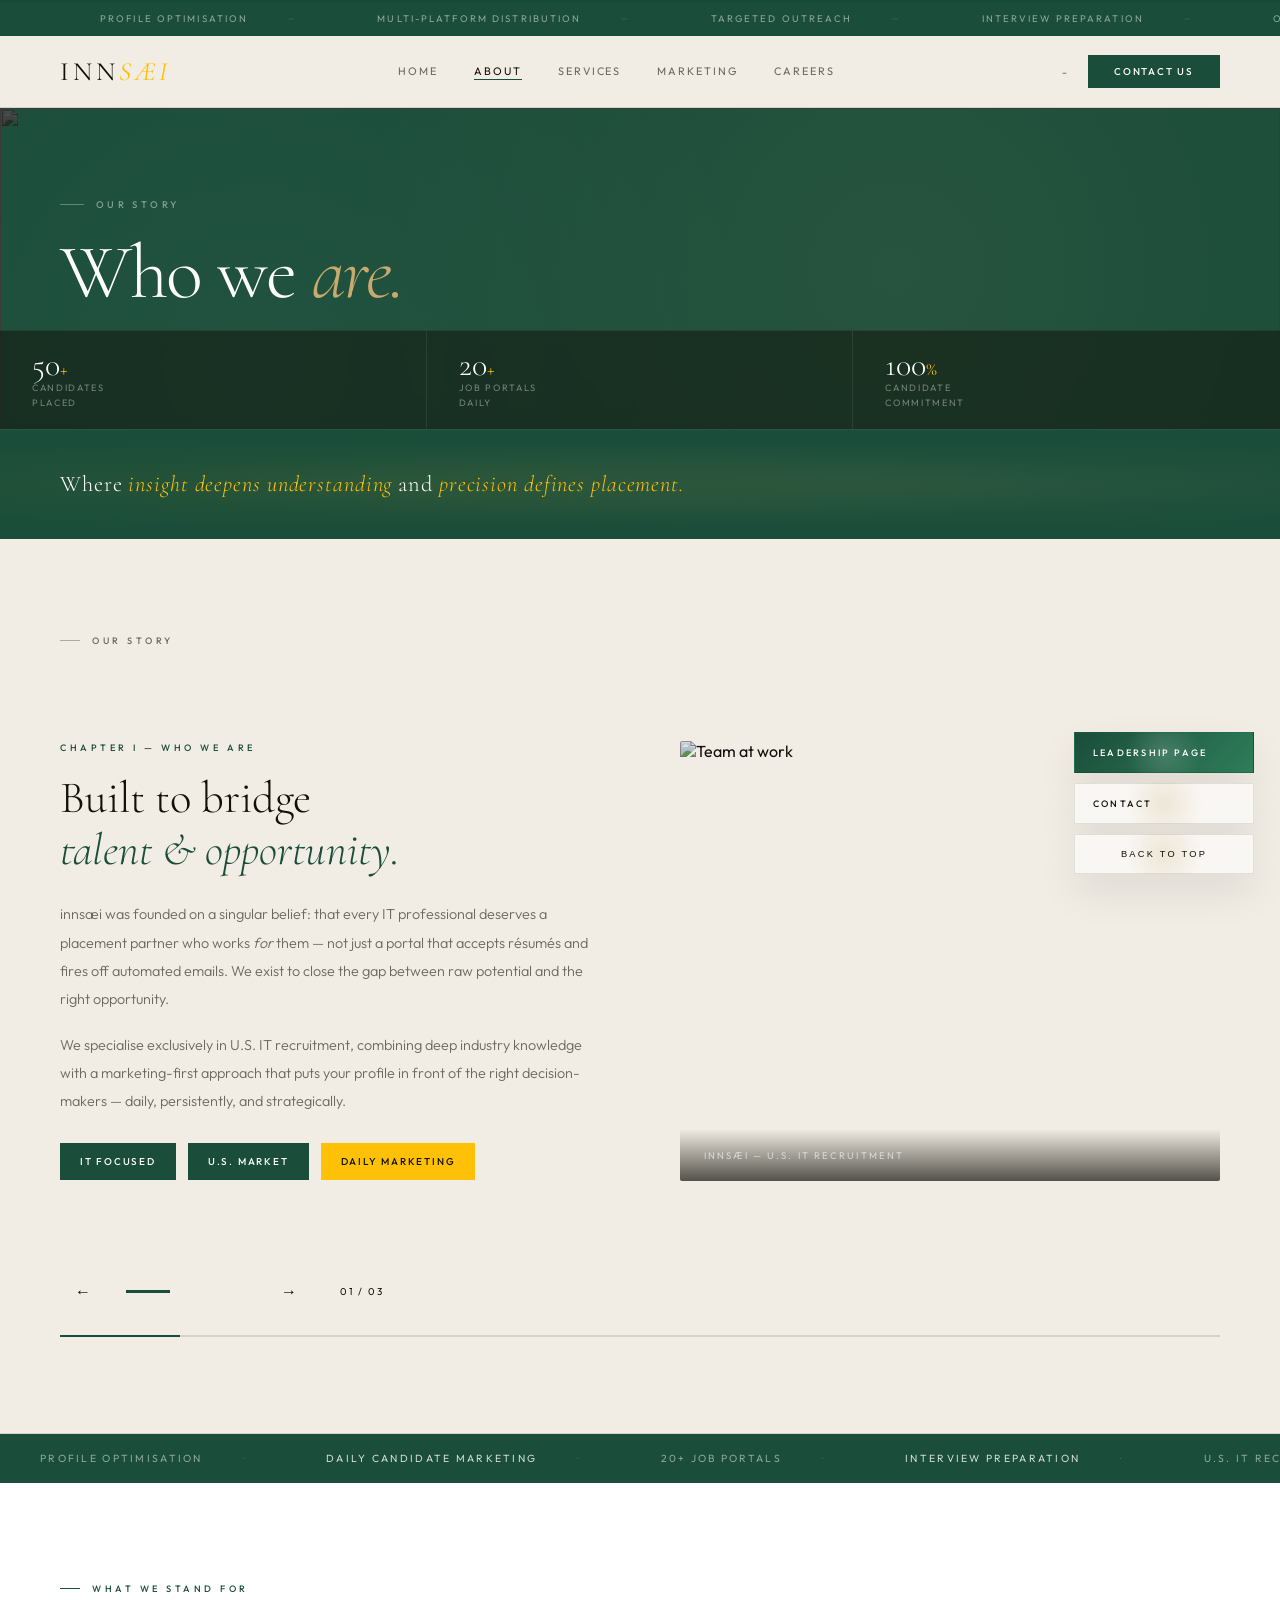
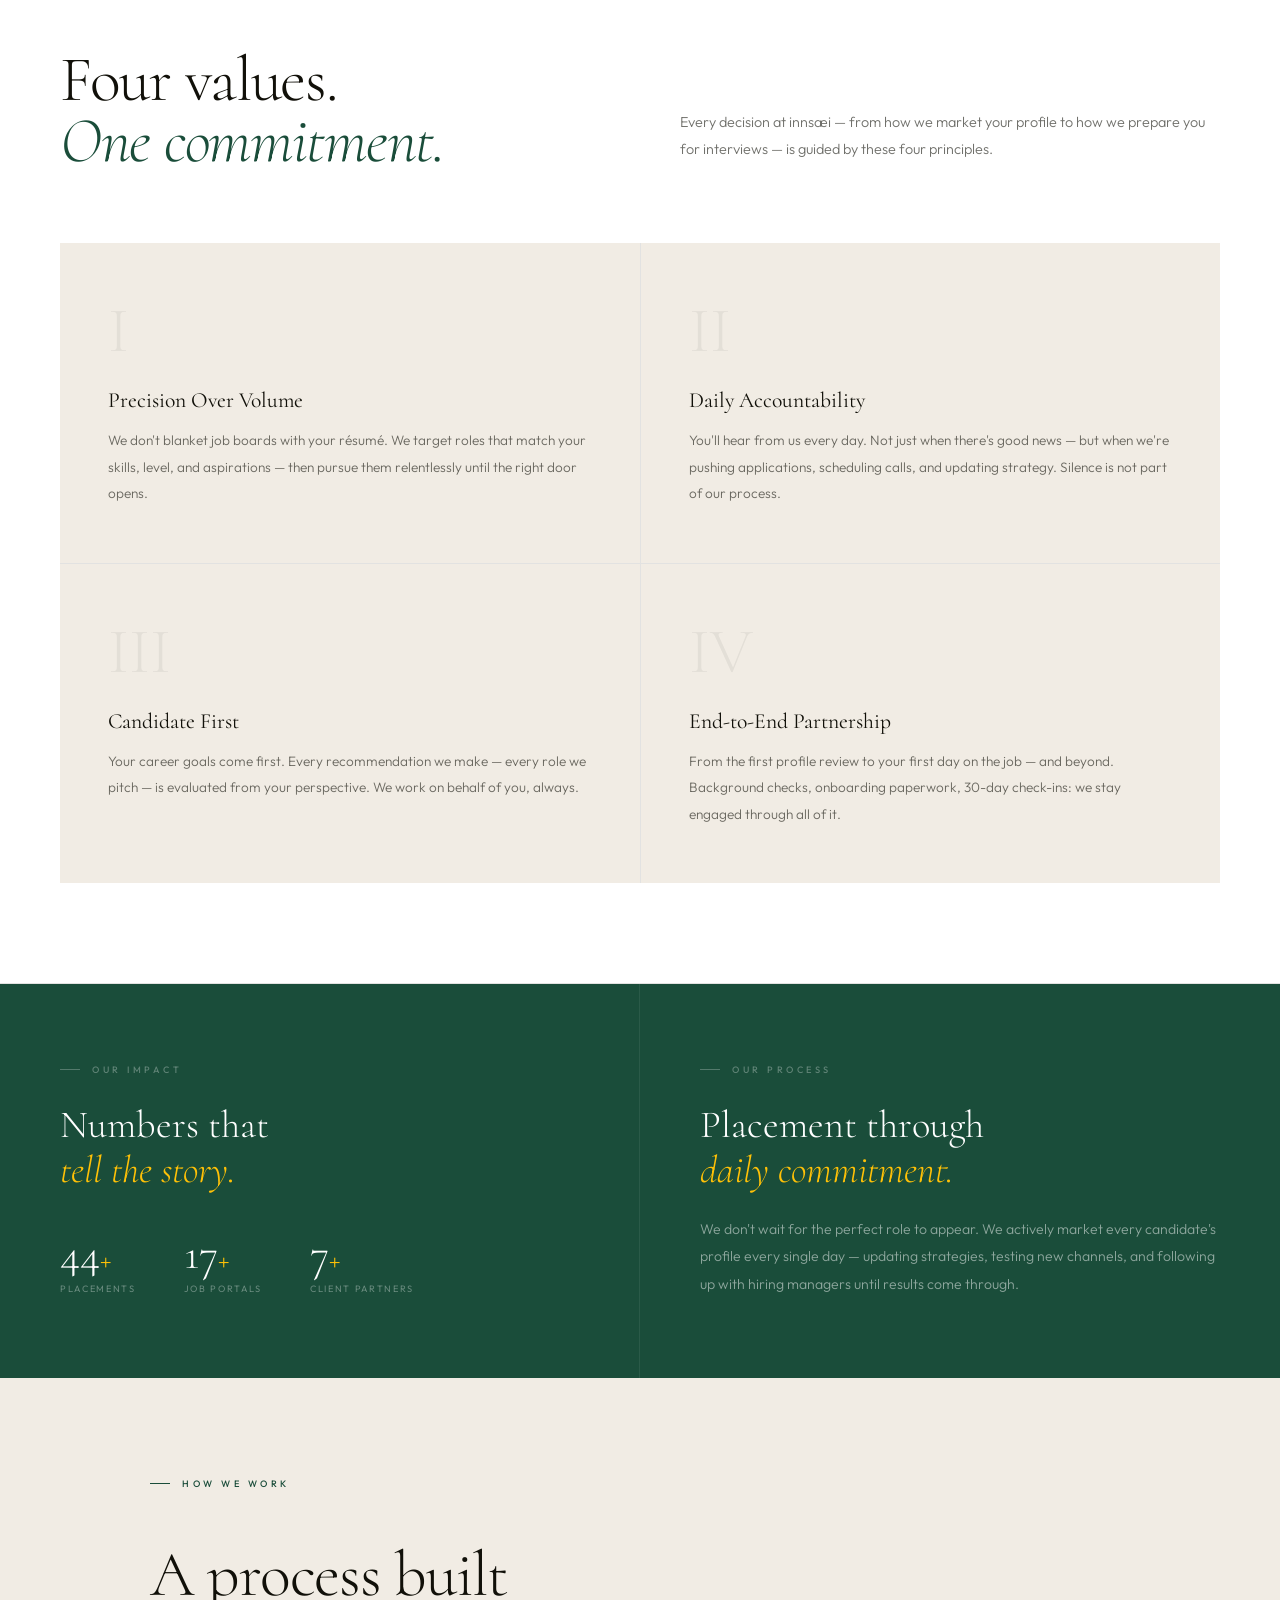
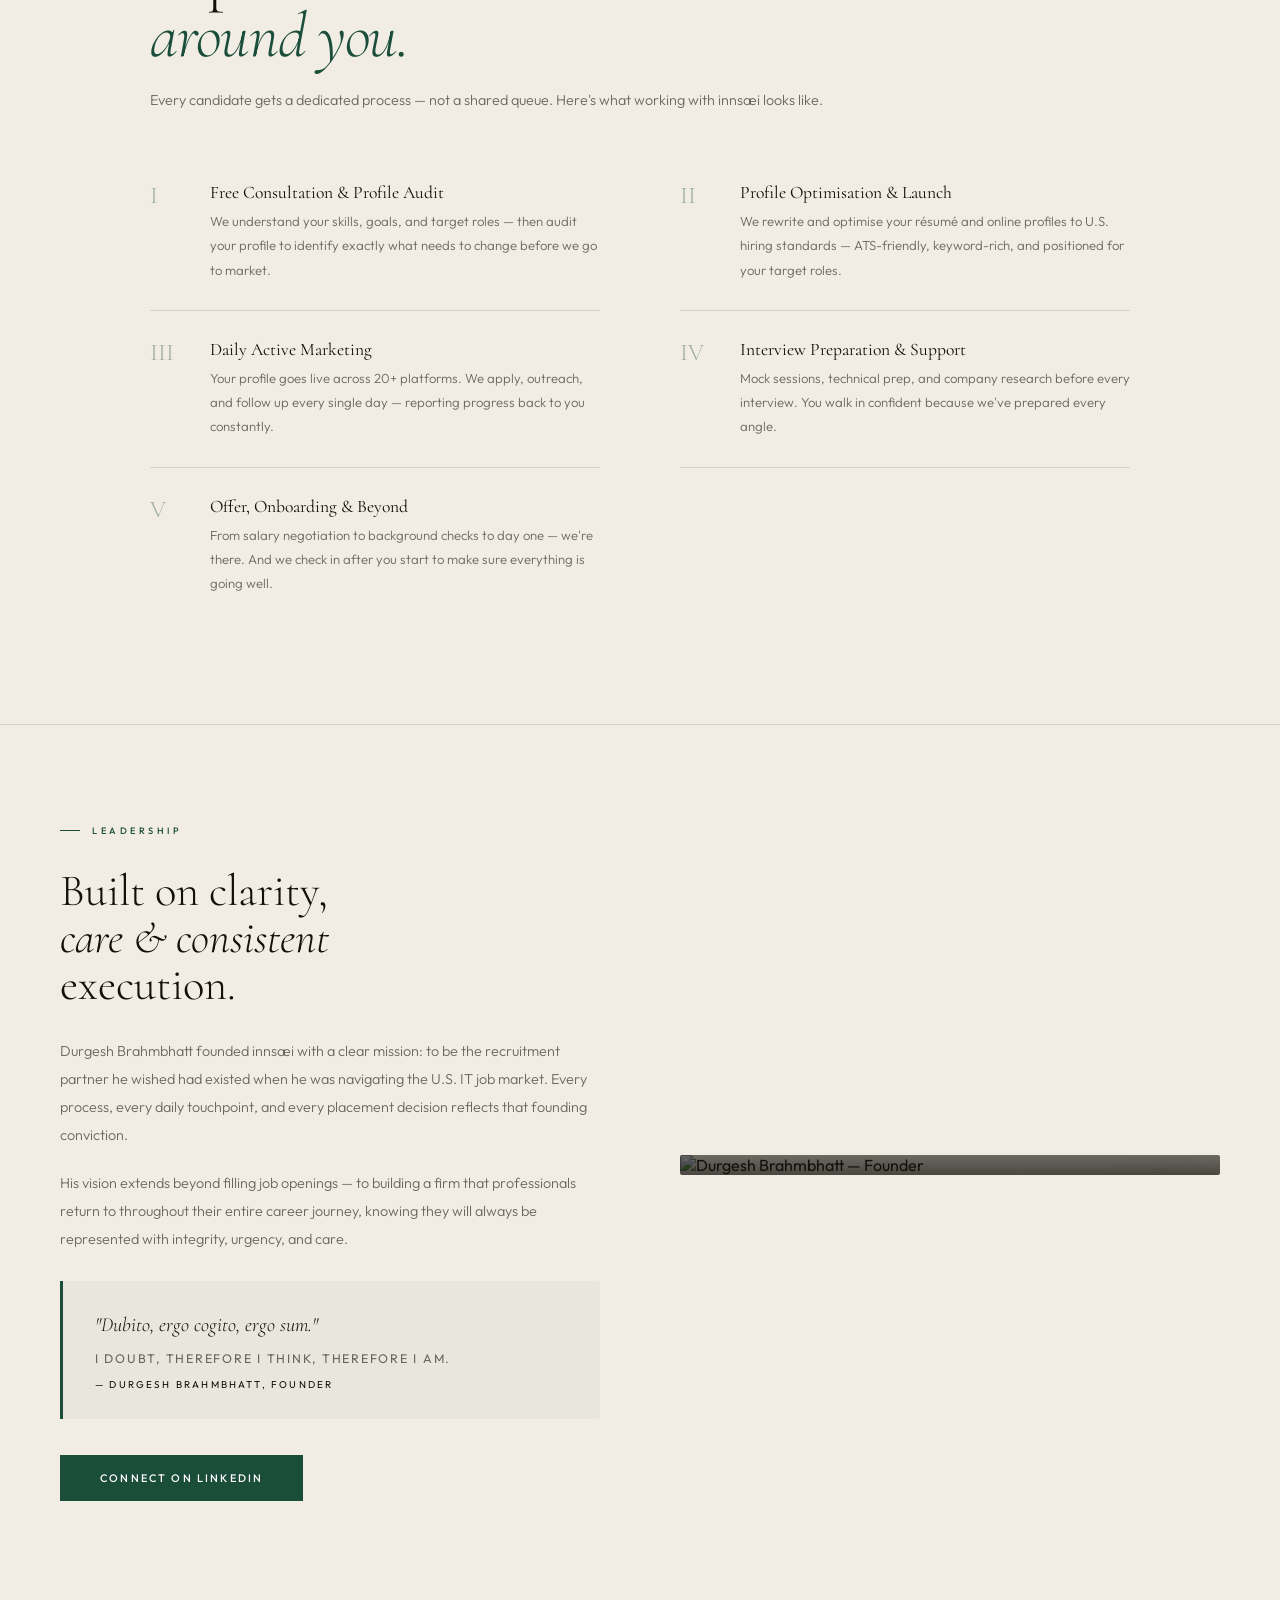
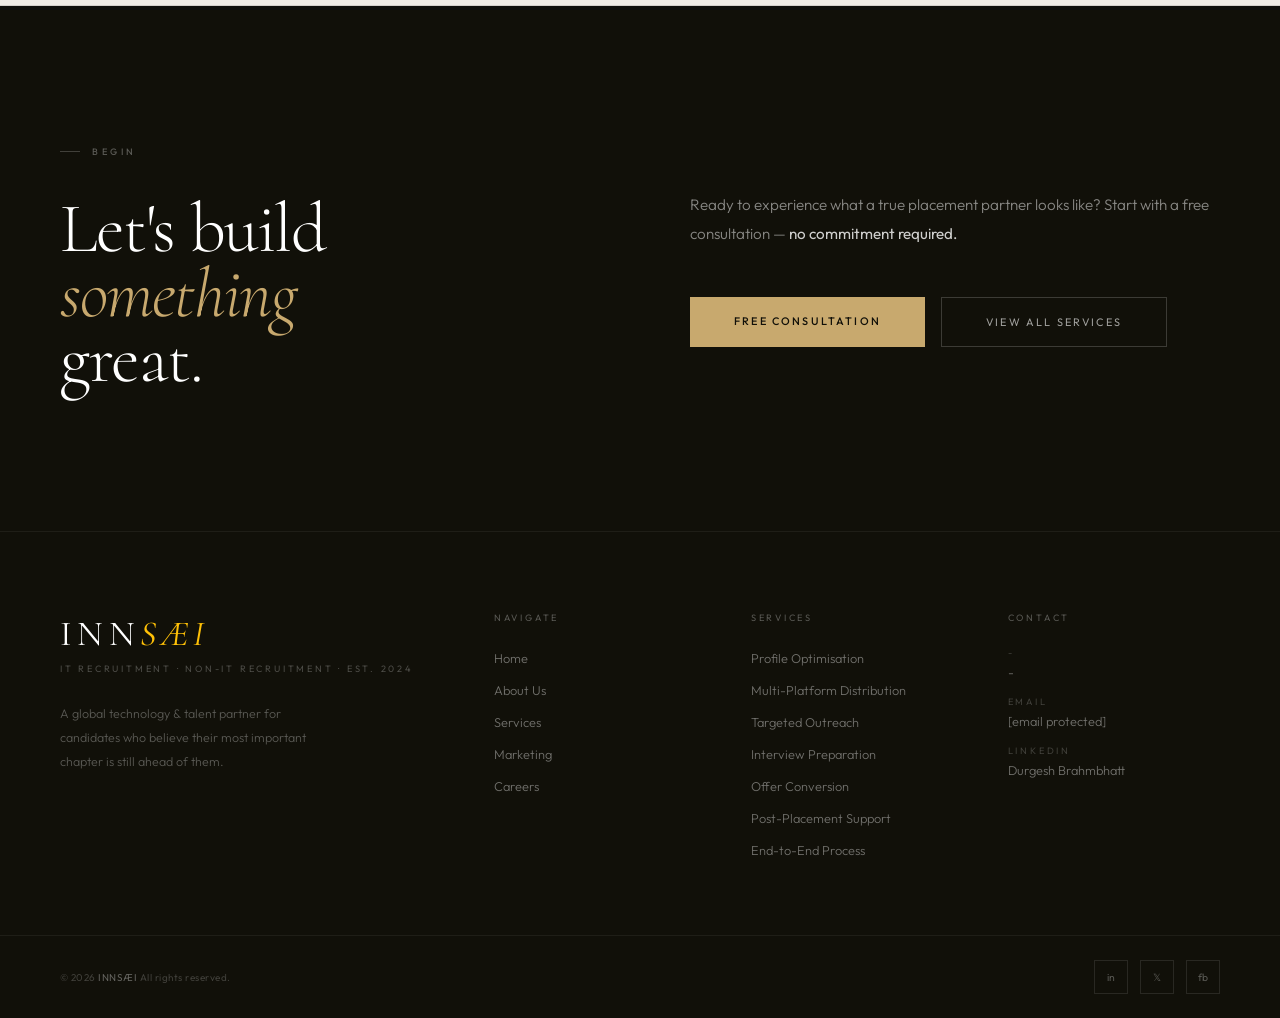
==== about.html @ 4353b09e "Add files via upload" ====
<!DOCTYPE html>
<html lang="en">
<head>
<meta charset="UTF-8">
<meta name="viewport" content="width=device-width, initial-scale=1.0">
<title>About Us — innsæi</title>
<link rel="preconnect" href="https://fonts.googleapis.com">
<link rel="preconnect" href="https://fonts.gstatic.com" crossorigin>
<link href="https://fonts.googleapis.com/css2?family=Cormorant:ital,wght@0,300;0,400;0,500;1,300;1,400;1,500&family=Outfit:wght@300;400;500&display=swap" rel="stylesheet">
<link rel="stylesheet" href="styles.css">
<style>
/* ── INNER HERO ──────────────────────────────────── */
.inner-hero { margin-top: 108px; }
.hero-ticker-row {
  position: absolute; bottom: 0; left: 0; right: 0; z-index: 2;
  display: grid; grid-template-columns: repeat(3,1fr);
  border-top: 1px solid rgba(255,255,255,.08);
  background: rgba(17,16,9,.5); backdrop-filter: blur(8px);
}
.hero-ticker-cell {
  padding: 18px 32px; border-right: 1px solid rgba(255,255,255,.08);
  display: flex; align-items: center; gap: 16px;
}
.hero-ticker-cell:last-child { border-right: 0; }
.htc-num { font-family: var(--serif); font-size: 2rem; font-weight: 300; color: #fff; line-height: 1; }
.htc-num em { font-style: normal; color: #FFC107; font-size: 1.2rem; }
.htc-label { font-size: .58rem; letter-spacing: .18em; text-transform: uppercase; color: rgba(255,255,255,.4); line-height: 1.6; }

/* ── TAGLINE BAND ────────────────────────────────── */
.tagline-band {
  background: var(--forest); padding: 36px 60px; text-align: center;
  position: relative; overflow: hidden;
}
.tagline-band::before {
  content: '';
  position: absolute; inset: 0;
  background: radial-gradient(ellipse at 30% 50%,rgba(255,193,7,.06) 0%,transparent 60%),
              radial-gradient(ellipse at 70% 50%,rgba(200,169,110,.08) 0%,transparent 60%);
  pointer-events: none;
}
.tagline-band p {
  font-family: var(--serif); font-size: 1.4rem; font-weight: 300;
  color: #fff; letter-spacing: .04em; line-height: 1.65; margin: 0;
  position: relative; z-index: 1;
}

/* ── FOUNDER SLIDER ──────────────────────────────── */
.founder-section { background: var(--cream); border-bottom: 1px solid var(--ink-12); padding: 96px 0; }
.founder-wrap { max-width: 1400px; margin: 0 auto; padding: 0 60px; }
.founder-label-row { display: flex; align-items: center; gap: 12px; margin-bottom: 56px; }
.founder-label-row span { font-size: .58rem; letter-spacing: .38em; text-transform: uppercase; color: var(--ink-60); font-weight: 500; }
.founder-slider { position: relative; overflow: hidden; }
.founder-track { display: flex; transition: transform .65s cubic-bezier(.4,0,.2,1); }
.founder-slide { min-width: 100%; display: grid; grid-template-columns: 1fr 1fr; gap: 80px; align-items: center; }
.slide-chapter { font-size: .58rem; letter-spacing: .38em; text-transform: uppercase; color: var(--forest); font-weight: 500; margin-bottom: 20px; }
.slide-h { font-family: var(--serif); font-size: clamp(2.2rem,3.5vw,3rem); font-weight: 300; line-height: 1.15; color: var(--ink); margin-bottom: 24px; }
.slide-h em { font-style: italic; color: var(--forest); }
.slide-p { font-size: .9rem; font-weight: 300; line-height: 1.95; color: var(--ink-60); margin-bottom: 18px; }
.slide-img-wrap { position: relative; overflow: hidden; height: 440px; border-radius: 2px; }
.slide-img-wrap img { width: 100%; height: 100%; object-fit: cover; display: block; filter: saturate(.72) brightness(.88); transition: transform 8s ease; }
.founder-slider:hover .slide-img-wrap img { transform: scale(1.05); }
.slide-img-caption { position: absolute; bottom: 0; left: 0; right: 0; padding: 20px 24px; background: linear-gradient(to top,rgba(17,16,9,.7) 0%,transparent 100%); font-size: .6rem; letter-spacing: .22em; text-transform: uppercase; color: rgba(255,255,255,.6); }
.slide-quote { background: var(--forest); padding: 28px 32px; border-left: 3px solid #FFC107; margin-top: 28px; }
.slide-quote p { font-family: var(--serif); font-size: 1.08rem; font-weight: 300; color: #fff; line-height: 1.75; margin: 0; font-style: italic; }
.slide-chips { display: flex; gap: 12px; flex-wrap: wrap; margin-top: 28px; }
.slide-chip { padding: 12px 20px; font-size: .62rem; letter-spacing: .18em; text-transform: uppercase; font-weight: 500; }
.slide-chip.dark { background: var(--forest); color: #fff; }
.slide-chip.gold { background: #FFC107; color: var(--ink); }
.founder-controls { display: flex; align-items: center; gap: 20px; margin-top: 48px; }
.f-arrow { width: 46px; height: 46px; border: 1px solid var(--ink-20); background: transparent; cursor: pointer; font-size: 1rem; display: flex; align-items: center; justify-content: center; color: var(--ink); transition: all .25s; }
.f-arrow:hover { background: var(--forest); color: #fff; border-color: var(--forest); }
.f-dots { display: flex; gap: 10px; }
.f-dot { height: 3px; background: var(--ink-20); cursor: pointer; transition: all .35s cubic-bezier(.4,0,.2,1); width: 28px; border: 0; padding: 0; }
.f-dot.active { background: var(--forest); width: 44px; }
.f-count { margin-left: 8px; font-size: .62rem; letter-spacing: .2em; text-transform: uppercase; color: var(--ink-40); }
.f-progress { height: 2px; background: var(--ink-12); margin-top: 20px; position: relative; overflow: hidden; }
.f-progress-bar { height: 100%; background: var(--forest); width: 0%; transition: width .1s linear; }

/* ── TEXT MARQUEE ────────────────────────────────── */
.text-marquee { background: var(--forest); padding: 18px 0; overflow: hidden; }
.text-marquee-track { display: flex; width: max-content; animation: txt-scroll 28s linear infinite; }
.text-marquee-track:hover { animation-play-state: paused; }
@keyframes txt-scroll { 0%{transform:translateX(0)} 100%{transform:translateX(-50%)} }
.tm-item { font-family: var(--body); font-size: .65rem; font-weight: 400; letter-spacing: .22em; text-transform: uppercase; color: rgba(255,255,255,.5); white-space: nowrap; padding: 0 40px; display: inline-flex; align-items: center; gap: 40px; }
.tm-item em { font-style: normal; color: rgba(255,255,255,.8); }
.tm-sep { color: rgba(255,255,255,.2); font-size: .6rem; }

/* ── VALUES GRID ─────────────────────────────────── */
.values-section { background: #fff; border-bottom: 1px solid var(--ink-12); }
.values-inner { max-width: 1400px; margin: 0 auto; padding: 100px 60px; }
.values-header { display: grid; grid-template-columns: 1fr 1fr; gap: 80px; align-items: end; margin-bottom: 72px; }
.values-grid { display: grid; grid-template-columns: repeat(2,1fr); gap: 1px; background: var(--ink-12); }
.val-card { background: var(--cream); padding: 56px 48px; position: relative; overflow: hidden; transition: background .4s; cursor: default; }
.val-card::after { content: ''; position: absolute; bottom: 0; left: 0; right: 0; height: 3px; background: var(--forest); transform: scaleX(0); transform-origin: left; transition: transform .45s ease; }
.val-card:hover { background: var(--paper); }
.val-card:hover::after { transform: scaleX(1); }
.val-card-num { font-family: var(--serif); font-size: 4rem; font-weight: 300; color: var(--ink-06); line-height: 1; margin-bottom: 24px; transition: color .4s; }
.val-card:hover .val-card-num { color: rgba(26,77,58,.12); }
.val-card-title { font-family: var(--serif); font-size: 1.35rem; font-weight: 400; color: var(--ink); margin-bottom: 14px; transition: color .3s; }
.val-card:hover .val-card-title { color: var(--forest); }
.val-card-body { font-size: .85rem; font-weight: 300; line-height: 1.95; color: var(--ink-60); }

/* ── STORY STRIP ─────────────────────────────────── */
.story-strip { background: var(--forest); overflow: hidden; }
.story-strip-inner { max-width: 1400px; margin: 0 auto; display: grid; grid-template-columns: 1fr 1fr; }
.story-panel { padding: 80px 60px; border-right: 1px solid rgba(255,255,255,.07); }
.story-panel:last-child { border-right: 0; }
.story-panel-label { font-size: .58rem; letter-spacing: .38em; text-transform: uppercase; color: rgba(255,255,255,.3); font-weight: 500; margin-bottom: 28px; display: flex; align-items: center; gap: 12px; }
.story-panel-label::before { content: ''; width: 20px; height: 1px; background: rgba(255,255,255,.25); }
.story-panel h3 { font-family: var(--serif); font-size: clamp(1.8rem,3vw,2.8rem); font-weight: 300; color: #fff; line-height: 1.15; margin-bottom: 24px; }
.story-panel h3 em { font-style: italic; color: #FFC107; }
.story-panel p { font-size: .88rem; font-weight: 300; line-height: 1.95; color: rgba(255,255,255,.5); }
.story-num-row { display: flex; gap: 48px; margin-top: 40px; flex-wrap: wrap; }
.s-num-val { font-family: var(--serif); font-size: 2.8rem; font-weight: 300; color: #fff; line-height: 1; }
.s-num-val em { font-style: normal; color: #FFC107; font-size: 1.8rem; }
.s-num-lbl { font-size: .58rem; letter-spacing: .18em; text-transform: uppercase; color: rgba(255,255,255,.35); margin-top: 6px; }

/* ── APPROACH ────────────────────────────────────── */
.approach-full { background: var(--cream); border-bottom: 1px solid var(--ink-12); }
.approach-content-full { max-width: 1100px; margin: 0 auto; padding: 100px 60px; }
.approach-steps { margin-top: 40px; display: grid; grid-template-columns: 1fr 1fr; gap: 0 80px; }
.approach-step { display: flex; gap: 24px; align-items: flex-start; padding: 28px 0; border-bottom: 1px solid var(--ink-12); }
.approach-step:last-child { border-bottom: 0; }
.approach-step-num { font-family: var(--serif); font-size: 1.5rem; font-weight: 300; color: var(--forest); opacity: .4; flex-shrink: 0; line-height: 1; width: 36px; padding-top: 2px; }
.approach-step-title { font-family: var(--serif); font-size: 1.1rem; font-weight: 400; color: var(--ink); margin-bottom: 6px; }
.approach-step-body { font-size: .82rem; font-weight: 300; line-height: 1.85; color: var(--ink-60); }

/* ── FOUNDER CARD ────────────────────────────────── */
.founder-card-section { background: var(--cream); border-bottom: 1px solid var(--ink-12); }
.founder-card-inner { max-width: 1400px; margin: 0 auto; padding: 100px 60px; display: grid; grid-template-columns: 1fr 1fr; gap: 80px; align-items: center; }
.founder-badge { position: absolute; top: 24px; right: 24px; width: 76px; height: 76px; background: var(--forest); display: flex; align-items: center; justify-content: center; border-radius: 50%; box-shadow: 0 8px 32px rgba(26,77,58,.35); z-index: 2; }
.founder-badge-text { font-family: var(--serif); font-size: .72rem; color: #fff; letter-spacing: .06em; text-align: center; line-height: 1.5; font-weight: 400; font-style: normal; }
.founder-badge-text em { font-style: italic; color: #FFC107; }

/* ── FOUNDER PHILOSOPHY QUOTE ────────────────────── */
.founder-philosophy {
  margin: 28px 0 36px;
  padding: 28px 32px;
  border-left: 3px solid var(--forest);
  background: rgba(26,77,58,.04);
  border-radius: 0 2px 2px 0;
}
.founder-philosophy .fp-latin {
  font-family: var(--serif);
  font-size: 1.25rem;
  font-weight: 300;
  font-style: italic;
  color: var(--ink);
  line-height: 1.6;
  margin: 0 0 10px;
}
.founder-philosophy .fp-translation {
  font-size: .78rem;
  font-weight: 400;
  letter-spacing: .14em;
  text-transform: uppercase;
  color: var(--ink-60);
  margin: 0;
}
.founder-philosophy .fp-author {
  font-size: .62rem;
  font-weight: 400;
  letter-spacing: .22em;
  text-transform: uppercase;
  color: var(--ink-40);
  margin: 12px 0 0;
}

/* ── RESPONSIVE ──────────────────────────────────── */
@media (max-width: 1000px) {
  .founder-slide { grid-template-columns: 1fr; gap: 40px; }
  .values-header { grid-template-columns: 1fr; gap: 24px; }
  .story-strip-inner { grid-template-columns: 1fr; }
  .story-panel { border-right: 0; border-bottom: 1px solid rgba(255,255,255,.07); }
  .approach-steps { grid-template-columns: 1fr; }
  .founder-card-inner { grid-template-columns: 1fr; }
  .hero-ticker-row { grid-template-columns: 1fr 1fr; }
  .hero-ticker-cell:last-child { display: none; }
  .tagline-band { padding: 28px 24px; }
  .tagline-band p { font-size: 1.1rem; }
  .founder-wrap { padding: 0 24px; }
  .approach-content-full { padding: 60px 24px; }
  .founder-card-inner { padding: 60px 24px; }
  .values-inner { padding: 60px 24px; }
  .story-panel { padding: 56px 24px; }
}
@media (max-width: 768px) {
  .inner-hero { margin-top: 88px; }
  .hero-ticker-row { grid-template-columns: 1fr; }
  .hero-ticker-cell { border-right: 0; border-bottom: 1px solid rgba(255,255,255,.08); }
  .hero-ticker-cell:last-child { display: flex; border-bottom: 0; }
  .slide-img-wrap { height: 280px; }
  .founder-section { padding: 60px 0; }
  .values-grid { grid-template-columns: 1fr; }
}
@media (max-width: 640px) {
  .values-grid { grid-template-columns: 1fr; }
  .story-num-row { gap: 28px; }
  .approach-steps { grid-template-columns: 1fr; }
  .val-card { padding: 40px 28px; }
  .founder-philosophy .fp-latin { font-size: 1.05rem; }
}
@media (max-width: 480px) {
  /* Give the hero enough room so the absolutely-positioned ticker
     doesn't overlap the heading — ticker is ~3 rows × ~56px ≈ 170px */
  .inner-hero { overflow: hidden; max-width: 100vw; padding-bottom: 185px; box-sizing: border-box; }
  /* Ticker stays position:absolute but cells shrink for narrow screens */
  .hero-ticker-row { grid-template-columns: 1fr; }
  .hero-ticker-cell { padding: 10px 18px; border-right: 0; border-bottom: 1px solid rgba(255,255,255,.08); }
  .hero-ticker-cell:last-child { display: flex; border-bottom: 0; }
  .htc-num { font-size: 1.55rem; }
  .htc-label { font-size: .5rem; letter-spacing: .1em; }
  /* Prevent heading from bleeding off-screen */
  .inner-hero-overlay { padding-left: 20px; padding-right: 20px; box-sizing: border-box; max-width: 100%; }
  .inner-hero-h { word-break: break-word; overflow-wrap: break-word; font-size: clamp(1.9rem, 9vw, 3rem) !important; }
}

/* ── FOOTER Z-INDEX FIX ──────────────────────────── */
footer { position: relative; z-index: 1; }
</style>
</head>
<body>

<div id="preloader">
  <div class="pre-logo">INN<em>SÆI</em></div>
</div>

<!-- RIBBON -->
<div id="ribbon">
  <div class="ribbon-ticker">
    <span class="ribbon-item">Profile Optimisation</span>
    <span class="ribbon-item">Multi-Platform Distribution</span>
    <span class="ribbon-item">Targeted Outreach</span>
    <span class="ribbon-item">Interview Preparation</span>
    <span class="ribbon-item">Offer Conversion</span>
    <span class="ribbon-item">Post-Placement Support</span>
    <span class="ribbon-item">Profile Optimisation</span>
    <span class="ribbon-item">Multi-Platform Distribution</span>
    <span class="ribbon-item">Targeted Outreach</span>
    <span class="ribbon-item">Interview Preparation</span>
    <span class="ribbon-item">Post-Placement Support</span>
  </div>
  <div class="ribbon-right">Continuous Process — <span>Outcome Driven</span></div>
</div>

<!-- NAV -->
<nav id="nav">
  <a href="index.html" class="nav-logo">INN<em>SÆI</em></a>
  <div class="nav-center">
    <a href="index.html">Home</a>
    <a href="about.html" class="active">About</a>
    <a href="services.html">Services</a>
    <a href="marketing.html">Marketing</a>
    <a href="careers.html">Careers</a>
  </div>
  <div class="nav-right">
    <span class="nav-tel">-</span>
    <a href="contact.html" class="btn-nav">Contact Us</a>
    <button class="hamburger" id="hamburger" aria-label="Toggle navigation" aria-expanded="false">
      <span></span><span></span><span></span>
    </button>
  </div>
</nav>
<!-- MOBILE MENU -->
<div class="mobile-menu" id="mobileMenu" aria-hidden="true">
  <a href="index.html">Home</a>
  <a href="about.html" class="active">About</a>
  <a href="services.html">Services</a>
  <a href="marketing.html">Marketing</a>
  <a href="careers.html">Careers</a>
  <a href="contact.html" class="mobile-menu-cta">Contact Us</a>
</div>
<div class="mobile-overlay" id="mobileOverlay"></div>

<!-- INNER HERO -->
<div class="inner-hero" id="aboutHero" style="position:relative;overflow:hidden;">
  <img src="https://images.unsplash.com/photo-1521737604893-d14cc237f11d?w=1600&q=70&fit=crop&auto=format"
    alt="" aria-hidden="true" loading="eager"
    style="position:absolute;inset:0;width:100%;height:100%;object-fit:cover;display:block;filter:saturate(.4) brightness(.3);z-index:0;"
  />
  <div class="inner-hero-overlay" style="position:relative;z-index:1;">
    <div class="inner-hero-tag">Our Story</div>
    <h1 class="inner-hero-h">Who we <em>are.</em></h1>
  </div>
  <br><br>
  <div class="hero-ticker-row">
    <div class="hero-ticker-cell">
      <div>
        <div class="htc-num"><span class="counter" data-to="50">0</span><em>+</em></div>
        <div class="htc-label">Candidates<br>Placed</div>
      </div>
    </div>
    <div class="hero-ticker-cell">
      <div>
        <div class="htc-num"><span class="counter" data-to="20">0</span><em>+</em></div>
        <div class="htc-label">Job Portals<br>Daily</div>
      </div>
    </div>
    <div class="hero-ticker-cell">
      <div>
        <div class="htc-num"><span class="counter" data-to="100">0</span><em>%</em></div>
        <div class="htc-label">Candidate<br>Commitment</div>
      </div>
    </div>
  </div>
</div>

<!-- TAGLINE -->
<div class="tagline-band r">
  <p>Where <em style="color:#FFC107;">insight deepens understanding</em> and <em style="color:#FFC107;">precision defines placement.</em></p>
</div>

<!-- FOUNDER SLIDER -->
<section class="founder-section">
  <div class="founder-wrap">
    <div class="founder-label-row">
      <div style="width:20px;height:1px;background:var(--ink-30);flex-shrink:0;"></div>
      <span>Our Story</span>
    </div>

    <div class="founder-slider" id="founderSlider">
      <div class="founder-track" id="founderTrack">

        <!-- SLIDE 1 -->
        <div class="founder-slide">
          <div>
            <div class="slide-chapter">Chapter I — Who We Are</div>
            <h2 class="slide-h">Built to bridge<br><em>talent &amp; opportunity.</em></h2>
            <p class="slide-p">innsæi was founded on a singular belief: that every IT professional deserves a placement partner who works <em>for</em> them — not just a portal that accepts résumés and fires off automated emails. We exist to close the gap between raw potential and the right opportunity.</p>
            <p class="slide-p">We specialise exclusively in U.S. IT recruitment, combining deep industry knowledge with a marketing-first approach that puts your profile in front of the right decision-makers — daily, persistently, and strategically.</p>
            <div class="slide-chips">
              <div class="slide-chip dark">IT Focused</div>
              <div class="slide-chip dark">U.S. Market</div>
              <div class="slide-chip gold">Daily Marketing</div>
            </div>
          </div>
          <div class="slide-img-wrap">
            <img src="https://images.unsplash.com/photo-1497366216548-37526070297c?w=800&q=85&fit=crop&auto=format" alt="Team at work" loading="lazy">
            <div class="slide-img-caption">innsæi — U.S. IT Recruitment</div>
          </div>
        </div>

        <!-- SLIDE 2 -->
        <div class="founder-slide">
          <div class="slide-img-wrap">
            <img src="https://images.unsplash.com/photo-1504384308090-c894fdcc538d?w=800&q=85&fit=crop&auto=format" alt="Team collaboration" loading="lazy">
            <div class="slide-img-caption">Our Team — Daily Commitment</div>
          </div>
          <div>
            <div class="slide-chapter">Chapter II — Our Promise</div>
            <h2 class="slide-h">Connected every<br><em>single day.</em></h2>
            <p class="slide-p">Unlike traditional recruiters who submit your profile and disappear, innsæi stays connected with every candidate on a daily basis throughout the entire marketing and placement process. We work actively on your behalf — not just when a new job opens.</p>
            <p class="slide-p">Our marketing team pushes your profile across 20+ platforms every single day — LinkedIn, Dice, Indeed, ZipRecruiter, and more — while keeping you informed at every step.</p>
            <div class="slide-quote">
              <p>"We will be connected to the candidates on a daily basis throughout the marketing process and work on behalf of them — every single step of the way."</p>
            </div>
          </div>
        </div>

        <!-- SLIDE 3 -->
        <div class="founder-slide">
          <div>
            <div class="slide-chapter">Chapter III — The innsæi Standard</div>
            <h2 class="slide-h">Built different,<br><em>by design.</em></h2>
            <p class="slide-p">Most recruitment firms send your résumé once and wait. innsæi was architected around a fundamentally different model — one where your profile is treated as a living asset, actively marketed, continuously optimised, and relentlessly pushed across every relevant channel, every single day.</p>
            <p class="slide-p">From ATS-optimised resume rewrites to direct outreach to hiring managers at target companies — every action we take is purposeful, documented, and reported back to you. Transparency isn't a feature here. It's the foundation.</p>
            <div class="slide-chips">
              <div class="slide-chip dark">ATS-Optimised Profiles</div>
              <div class="slide-chip dark">Daily Reporting</div>
              <div class="slide-chip gold">Zero Passive Recruitment</div>
            </div>
          </div>
          <div class="slide-img-wrap">
            <img src="https://images.unsplash.com/photo-1551434678-e076c223a692?w=900&q=90&fit=crop&auto=format" alt="innsæi — Strategy in motion" loading="lazy">
            <div class="slide-img-caption">innsæi — Active Placement Strategy</div>
          </div>
        </div>

      </div>
    </div>

    <div class="founder-controls">
      <button class="f-arrow" onclick="founderGo(-1)">←</button>
      <div class="f-dots" id="founderDots">
        <button class="f-dot active" data-i="0" onclick="founderTo(0)"></button>
        <button class="f-dot" data-i="1" onclick="founderTo(1)"></button>
        <button class="f-dot" data-i="2" onclick="founderTo(2)"></button>
      </div>
      <button class="f-arrow" onclick="founderGo(1)">→</button>
      <span class="f-count" id="founderCount">01 / 03</span>
    </div>
    <div class="f-progress"><div class="f-progress-bar" id="founderProgress"></div></div>
  </div>
</section>

<!-- SCROLLING TEXT MARQUEE -->
<div class="text-marquee">
  <div class="text-marquee-track">
    <span class="tm-item">Profile Optimisation <span class="tm-sep">·</span></span>
    <span class="tm-item"><em>Daily Candidate Marketing</em> <span class="tm-sep">·</span></span>
    <span class="tm-item">20+ Job Portals <span class="tm-sep">·</span></span>
    <span class="tm-item"><em>Interview Preparation</em> <span class="tm-sep">·</span></span>
    <span class="tm-item">U.S. IT Recruitment <span class="tm-sep">·</span></span>
    <span class="tm-item"><em>Awaken Potential</em> <span class="tm-sep">·</span></span>
    <span class="tm-item">Align Career <span class="tm-sep">·</span></span>
    <span class="tm-item"><em>Precision Placement</em> <span class="tm-sep">·</span></span>
    <span class="tm-item">Profile Optimisation <span class="tm-sep">·</span></span>
    <span class="tm-item"><em>Daily Candidate Marketing</em> <span class="tm-sep">·</span></span>
    <span class="tm-item">20+ Job Portals <span class="tm-sep">·</span></span>
    <span class="tm-item"><em>Interview Preparation</em> <span class="tm-sep">·</span></span>
    <span class="tm-item">U.S. IT Recruitment <span class="tm-sep">·</span></span>
    <span class="tm-item"><em>Awaken Potential</em> <span class="tm-sep">·</span></span>
    <span class="tm-item">Align Career <span class="tm-sep">·</span></span>
    <span class="tm-item"><em>Precision Placement</em> <span class="tm-sep">·</span></span>
  </div>
</div>

<!-- VALUES GRID -->
<section class="values-section">
  <div class="values-inner">
    <div class="values-header">
      <div class="rl">
        <div class="sec-label">What We Stand For</div>
        <h2 class="sec-title">Four values.<br><em>One commitment.</em></h2>
      </div>
      <p class="rr" style="font-size:.9rem;font-weight:300;line-height:1.9;color:var(--ink-60);padding-bottom:8px;">Every decision at innsæi — from how we market your profile to how we prepare you for interviews — is guided by these four principles.</p>
    </div>
    <div class="values-grid r d1">
      <div class="val-card">
        <div class="val-card-num">I</div>
        <div class="val-card-title">Precision Over Volume</div>
        <p class="val-card-body">We don't blanket job boards with your résumé. We target roles that match your skills, level, and aspirations — then pursue them relentlessly until the right door opens.</p>
      </div>
      <div class="val-card">
        <div class="val-card-num">II</div>
        <div class="val-card-title">Daily Accountability</div>
        <p class="val-card-body">You'll hear from us every day. Not just when there's good news — but when we're pushing applications, scheduling calls, and updating strategy. Silence is not part of our process.</p>
      </div>
      <div class="val-card">
        <div class="val-card-num">III</div>
        <div class="val-card-title">Candidate First</div>
        <p class="val-card-body">Your career goals come first. Every recommendation we make — every role we pitch — is evaluated from your perspective. We work on behalf of you, always.</p>
      </div>
      <div class="val-card">
        <div class="val-card-num">IV</div>
        <div class="val-card-title">End-to-End Partnership</div>
        <p class="val-card-body">From the first profile review to your first day on the job — and beyond. Background checks, onboarding paperwork, 30-day check-ins: we stay engaged through all of it.</p>
      </div>
    </div>
  </div>
</section>

<!-- STORY STRIP -->
<div class="story-strip r">
  <div class="story-strip-inner">
    <div class="story-panel">
      <div class="story-panel-label">Our Impact</div>
      <h3>Numbers that<br><em>tell the story.</em></h3>
      <div class="story-num-row">
        <div>
          <div class="s-num-val"><span class="counter" data-to="50">0</span><em>+</em></div>
          <div class="s-num-lbl">Placements</div>
        </div>
        <div>
          <div class="s-num-val"><span class="counter" data-to="20">0</span><em>+</em></div>
          <div class="s-num-lbl">Job Portals</div>
        </div>
        <div>
          <div class="s-num-val"><span class="counter" data-to="8">0</span><em>+</em></div>
          <div class="s-num-lbl">Client Partners</div>
        </div>
      </div>
    </div>
    <div class="story-panel">
      <div class="story-panel-label">Our Process</div>
      <h3>Placement through<br><em>daily commitment.</em></h3>
      <p>We don't wait for the perfect role to appear. We actively market every candidate's profile every single day — updating strategies, testing new channels, and following up with hiring managers until results come through.</p>
    </div>
  </div>
</div>

<!-- APPROACH -->
<div class="approach-full">
  <div class="approach-content-full">
    <div class="sec-label r">How We Work</div>
    <h2 class="sec-title r d1">A process built<br><em>around you.</em></h2>
    <p class="r d2" style="font-size:.9rem;font-weight:300;line-height:1.9;color:var(--ink-60);margin-top:20px;margin-bottom:0;">Every candidate gets a dedicated process — not a shared queue. Here's what working with innsæi looks like.</p>
    <div class="approach-steps r d3">
      <div class="approach-step">
        <div class="approach-step-num">I</div>
        <div>
          <div class="approach-step-title">Free Consultation &amp; Profile Audit</div>
          <p class="approach-step-body">We understand your skills, goals, and target roles — then audit your profile to identify exactly what needs to change before we go to market.</p>
        </div>
      </div>
      <div class="approach-step">
        <div class="approach-step-num">II</div>
        <div>
          <div class="approach-step-title">Profile Optimisation &amp; Launch</div>
          <p class="approach-step-body">We rewrite and optimise your résumé and online profiles to U.S. hiring standards — ATS-friendly, keyword-rich, and positioned for your target roles.</p>
        </div>
      </div>
      <div class="approach-step">
        <div class="approach-step-num">III</div>
        <div>
          <div class="approach-step-title">Daily Active Marketing</div>
          <p class="approach-step-body">Your profile goes live across 20+ platforms. We apply, outreach, and follow up every single day — reporting progress back to you constantly.</p>
        </div>
      </div>
      <div class="approach-step">
        <div class="approach-step-num">IV</div>
        <div>
          <div class="approach-step-title">Interview Preparation &amp; Support</div>
          <p class="approach-step-body">Mock sessions, technical prep, and company research before every interview. You walk in confident because we've prepared every angle.</p>
        </div>
      </div>
      <div class="approach-step">
        <div class="approach-step-num">V</div>
        <div>
          <div class="approach-step-title">Offer, Onboarding &amp; Beyond</div>
          <p class="approach-step-body">From salary negotiation to background checks to day one — we're there. And we check in after you start to make sure everything is going well.</p>
        </div>
      </div>
    </div>
  </div>
</div>

<!-- FOUNDER CARD -->
<section class="founder-card-section">
  <div class="founder-card-inner">
    <div class="rl">
      <div style="font-size:.58rem;letter-spacing:.38em;text-transform:uppercase;color:var(--forest);font-weight:500;display:flex;align-items:center;gap:12px;margin-bottom:32px;">
        <span style="width:20px;height:1px;background:var(--forest);display:inline-block;flex-shrink:0;"></span>Leadership
      </div>
      <h2 style="font-family:var(--serif);font-size:clamp(2rem,3.5vw,3.8rem);font-weight:300;line-height:1.05;color:var(--ink);margin-bottom:28px;">Built on clarity,<br><em>care &amp; consistent</em><br>execution.</h2>
      <p style="font-size:.9rem;font-weight:300;line-height:1.95;color:var(--ink-60);margin-bottom:0;">Durgesh Brahmbhatt founded innsæi with a clear mission: to be the recruitment partner he wished had existed when he was navigating the U.S. IT job market. Every process, every daily touchpoint, and every placement decision reflects that founding conviction.</p>
<br>
      <p style="font-size:.9rem;font-weight:300;line-height:1.95;color:var(--ink-60);margin-bottom:0;">His vision extends beyond filling job openings — to building a firm that professionals return to throughout their entire career journey, knowing they will always be represented with integrity, urgency, and care.</p>
      <!-- FOUNDER PHILOSOPHY QUOTE -->
      <div class="founder-philosophy">
        <p class="fp-latin">"Dubito, ergo cogito, ergo sum."</p>
        <p class="fp-translation">I doubt, therefore I think, therefore I am.</p>
        <p class="fp-author">— Durgesh Brahmbhatt, Founder</p>
      </div>

      <a href="https://www.linkedin.com/in/durgesh-brahmbhatt-02989025a?utm_source=share_via&utm_content=profile&utm_medium=member_android"
        target="_blank" class="btn-primary">Connect on LinkedIn</a>
    </div>
    <div class="rr" style="position:relative;">
      <div style="position:relative;overflow:hidden;border-radius:2px;">
        <img src="durgesh.png" alt="Durgesh Brahmbhatt — Founder" loading="lazy"
          style="width:100%;height:auto;max-height:580px;object-fit:cover;object-position:top center;display:block;filter:saturate(.85) brightness(.92);transition:transform .8s ease;"
          onmouseover="this.style.transform='scale(1.03)'"
          onmouseout="this.style.transform='scale(1)'">
        <div style="position:absolute;bottom:0;left:0;right:0;padding:28px 32px;background:linear-gradient(to top,rgba(17,16,9,.75) 0%,transparent 100%);">
          <p style="font-family:var(--serif);font-size:1.15rem;font-weight:300;color:#fff;margin:0;">Durgesh Brahmbhatt</p>
          <p style="font-size:.6rem;letter-spacing:.22em;text-transform:uppercase;color:rgba(255,255,255,.45);margin:6px 0 0;">Founder — INNSÆI</p>
        </div>
        <div class="founder-badge">
          <span class="founder-badge-text">INN<br><em>SÆI</em></span>
        </div>
      </div>
    </div>
  </div>
</section>

<!-- CTA -->
<section class="cta-section">
  <div class="cta-inner">
    <div class="cta-left rl">
      <div class="cta-tag">Begin</div>
      <h2 class="cta-h">Let's build<br><em>something</em><br>great.</h2>
    </div>
    <div class="cta-right rr">
      <p class="cta-body">Ready to experience what a true placement partner looks like? Start with a free consultation — <strong>no commitment required.</strong></p>
      <div class="cta-btns">
        <a href="contact.html" class="btn-cta-a">Free Consultation</a>
        <a href="services.html" class="btn-cta-b">View All Services</a>
      </div>
    </div>
  </div>
</section>

<!-- FOOTER -->
<footer>
  <div class="ft-main">
    <div>
      <span class="ft-brand-logo">INN<em>SÆI</em></span>
      <span class="ft-brand-sub">IT Recruitment · Non-IT Recruitment · Est. 2024</span>
      <p class="ft-brand-copy">A global technology &amp; talent partner for candidates who believe their most important chapter is still ahead of them.</p>
    </div>
    <div>
      <span class="ft-col-h">Navigate</span>
      <ul class="ft-list">
        <li><a href="index.html">Home</a></li>
        <li><a href="about.html">About Us</a></li>
        <li><a href="services.html">Services</a></li>
        <li><a href="marketing.html">Marketing</a></li>
        <li><a href="careers.html">Careers</a></li>
      </ul>
    </div>
    <div>
      <span class="ft-col-h">Services</span>
      <ul class="ft-list">
        <li><a href="marketing.html">Profile Optimisation</a></li>
        <li><a href="marketing.html">Multi-Platform Distribution</a></li>
        <li><a href="marketing.html">Targeted Outreach</a></li>
        <li><a href="services.html">Interview Preparation</a></li>
        <li><a href="services.html">Offer Conversion</a></li>
        <li><a href="services.html">Post-Placement Support</a></li>
        <li><a href="services.html">End-to-End Process</a></li>
      </ul>
    </div>
    <div class="ft-contact">
      <span class="ft-col-h">Contact</span>
      <strong>-</strong>
      <a href="tel:">-</a>
      <strong style="margin-top:16px;">Email</strong>
      <a href="/cdn-cgi/l/email-protection#355140475250465d5754475a410502755258545c591b565a58"><span class="__cf_email__" data-cfemail="741001061311071c1615061b004443341319151d185a171b19">[email&#160;protected]</span></a>
      <strong style="margin-top:16px;">LinkedIn</strong>
      <a href="https://www.linkedin.com/in/durgesh-brahmbhatt-02989025a" target="_blank">Durgesh Brahmbhatt</a>
    </div>
  </div>
  <div class="ft-base">
    <p class="ft-copy-text">© <span id="year"></span> <em>INNSÆI</em> All rights reserved.</p>
    <script data-cfasync="false" src="/cdn-cgi/scripts/5c5dd728/cloudflare-static/email-decode.min.js"></script><script>document.getElementById("year").textContent = new Date().getFullYear();</script>
    <div class="ft-social">
      <a href="https://www.linkedin.com/in/durgesh-brahmbhatt-02989025a?utm_source=share_via&utm_content=profile&utm_medium=member_android" target="_blank" class="ft-soc" title="LinkedIn">in</a>
      <a href="#" class="ft-soc">𝕏</a>
      <a href="#" class="ft-soc">fb</a>
    </div>
  </div>
</footer>

<script src="site.js"></script>
<script>
/* ── FOUNDER SLIDER ─────────────────────────────── */
(function(){
  var idx=0, total=3;
  var track    = document.getElementById('founderTrack');
  var dots     = document.querySelectorAll('#founderDots .f-dot');
  var count    = document.getElementById('founderCount');
  var progress = document.getElementById('founderProgress');
  var autoId   = null;
  var elapsed  = 0;
  var INTERVAL = 6000;
  var TICK     = 60;

  function render(){
    track.style.transform = 'translateX(-'+(idx*100)+'%)';
    dots.forEach(function(d,i){ d.classList.toggle('active', i===idx); });
    count.textContent = (idx<9?'0':'')+(idx+1)+' / 0'+total;
    elapsed = 0;
  }
  function startAuto(){
    clearInterval(autoId);
    elapsed = 0;
    autoId = setInterval(function(){
      elapsed += TICK;
      var pct = (idx/total)*100 + (elapsed/INTERVAL)*(100/total);
      progress.style.width = Math.min(pct,99.5)+'%';
      if(elapsed >= INTERVAL){ idx=(idx+1)%total; render(); }
    }, TICK);
  }
  window.founderGo = function(s){ idx=(idx+s+total)%total; render(); startAuto(); };
  window.founderTo = function(i){ idx=i; render(); startAuto(); };
  render(); startAuto();

  var slider = document.getElementById('founderSlider');
  if(slider){
    slider.addEventListener('mouseenter', function(){ clearInterval(autoId); });
    slider.addEventListener('mouseleave', startAuto);
  }
})();
</script>
</body>
</html>
---- styles.css ----
/* ─── PRELOADER ───────────────────────────────────── */
#preloader {
  position:fixed; inset:0; background:var(--forest);
  z-index:9000; display:flex; align-items:center; justify-content:center;
  transition:opacity .7s cubic-bezier(1,0,0,1), visibility .7s;
}
#preloader.loaded { opacity:0; visibility:hidden; pointer-events:none; }
.pre-logo {
  font-family:var(--serif); font-size:3rem; color:#fff;
  letter-spacing:.15em; text-transform:uppercase; font-weight:300;
  animation:pre-expand 2s ease-out forwards;
}
.pre-logo em { font-style:italic; color:#FFC107; }
@keyframes pre-expand {
  0% { opacity:0; letter-spacing:0; transform:translateY(20px); filter:blur(5px); }
  40% { opacity:1; filter:blur(0); }
  100% { letter-spacing:.22em; transform:translateY(0); }
}

/* ─── TOKENS ──────────────────────────────────────── */
:root {
  --cream:   #F1ECE4;
  --paper:   #EDE7DD;
  --white:   #FAF8F5;
  --ink:     #111009;
  --ink-60:  rgba(17,16,9,.6);
  --ink-30:  rgba(17,16,9,.3);
  --ink-12:  rgba(17,16,9,.12);
  --ink-06:  rgba(17,16,9,.06);
  --forest:  #1A4D3A;
  --sage:    #2E7D5A;
  --gold:    #B07D3A;
  --warm:    #C8A96E;
  --serif:   'Cormorant', serif;
  --body:    'Outfit', sans-serif;
}

/* ─── RESET ───────────────────────────────────────── */
*, *::before, *::after { margin:0; padding:0; box-sizing:border-box; }
html { font-size:16px; scroll-behavior:smooth; }
body {
  background: var(--cream);
  color: var(--ink);
  font-family: var(--body);
  overflow-x: hidden;
  cursor: default;
}
img { display:block; max-width:100%; }
a { text-decoration:none; color:inherit; cursor:pointer; }
button { cursor:pointer; }

/* ─── TOP RIBBON ──────────────────────────────────── */
#ribbon {
  position:fixed; top:0; left:0; right:0; z-index:800;
  background: var(--forest);
  padding:0 60px;
  height:36px;
  display:flex; align-items:center; justify-content:space-between;
  overflow:hidden;
}
.ribbon-ticker {
  display:flex; gap:0; white-space:nowrap;
  animation: rtick 35s linear infinite;
  width: max-content;
}
.ribbon-item {
  font-family: var(--body); font-size:.6rem; font-weight:400;
  letter-spacing:.22em; text-transform:uppercase;
  color:rgba(255,255,255,.5);
  padding:0 40px;
  display:inline-flex; align-items:center; gap:40px;
}
.ribbon-item::after { content:'—'; color:rgba(255,255,255,.2); font-size:.5rem; }
@keyframes rtick { from{transform:translateX(0)} to{transform:translateX(-50%)} }
.ribbon-right {
  font-family:var(--body); font-size:.6rem; letter-spacing:.2em; text-transform:uppercase;
  color:rgba(255,255,255,.45); white-space:nowrap; flex-shrink:0;
  padding-left:40px;
}
.ribbon-right span { color:rgba(255,255,255,.75); }

/* ─── NAV ─────────────────────────────────────────── */
nav {
  position:fixed; top:36px; left:0; right:0; z-index:1200;
  background: var(--cream);
  border-bottom: 1px solid var(--ink-12);
  padding:0 60px;
  height:72px;
  display:flex; align-items:center; justify-content:space-between;
  transition: box-shadow .4s;
}
nav.raised { box-shadow: 0 4px 40px rgba(17,16,9,.07); }
.nav-logo {
  font-family:var(--serif);
  font-size:1.65rem; font-weight:400; letter-spacing:.15em;
  color:var(--ink); text-transform:uppercase;
}
.nav-logo em { font-style:italic; color:#FFC107; }
.nav-center { display:flex; gap:36px; }
.nav-center a {
  font-size:.68rem; font-weight:400; letter-spacing:.18em; text-transform:uppercase;
  color: var(--ink-60);
  position:relative; padding-bottom:2px;
  transition:color .25s;
}
.nav-center a::after {
  content:''; position:absolute; left:0; bottom:0;
  width:0; height:1px; background:var(--forest);
  transition:width .3s ease;
}
.nav-center a:hover, .nav-center a.active { color:var(--ink); }
.nav-center a:hover::after, .nav-center a.active::after { width:100%; }
.nav-right { display:flex; align-items:center; gap:20px; }
.nav-tel { font-size:.68rem; letter-spacing:.1em; color:var(--ink-60); }
.btn-nav {
  padding:10px 26px;
  background:var(--forest); color:#fff;
  font-family:var(--body); font-size:.62rem; font-weight:500;
  letter-spacing:.18em; text-transform:uppercase;
  border:none;
  transition:background .25s;
  cursor:pointer;
}
.btn-nav:hover { background:var(--sage); }

/* ─── HERO ────────────────────────────────────────── */
#hero {
  margin-top:108px;
  min-height:calc(100vh - 108px);
  display:grid; grid-template-columns:1fr 1fr;
  border-bottom:1px solid var(--ink-12);
}
.hero-l {
  padding:45px 60px 80px 60px;
  border-right:1px solid var(--ink-12);
  display:flex; flex-direction:column; justify-content:space-between;
}
.hero-eyebrow {
  font-size:.6rem; letter-spacing:.35em; text-transform:uppercase;
  color:var(--forest); font-weight:500;
  display:flex; align-items:center; gap:12px;
}
.hero-eyebrow::before { content:''; width:24px; height:1px; background:var(--forest); }

.hero-headline,
.hero-headline em {
  font-family: var(--serif);
  font-weight: 200;
  line-height: .9;
  letter-spacing: -.025em;
}
.hero-headline em {
  color: var(--forest);
}
.hero-headline .stroke {
  color:transparent;
  -webkit-text-stroke:1px rgba(17,16,9,.18);
}
.hero-sub {
  font-size:1rem; font-weight:300; line-height:1.85;
  color:var(--ink-60); max-width:420px;
  margin-top:auto; padding-top:60px;
}
.hero-sub strong { color:var(--ink); font-weight:500; }
.hero-actions { display:flex; align-items:center; gap:24px; margin-top:40px; }
.btn-primary {
  padding:16px 40px;
  background:var(--forest); color:#fff;
  font-family:var(--body); font-size:.68rem; font-weight:500;
  letter-spacing:.2em; text-transform:uppercase; border:none;
  transition:background .25s;
  cursor:pointer; display:inline-block;
}
.btn-primary:hover { background:var(--sage); }
.btn-line {
  font-size:.68rem; font-weight:400; letter-spacing:.18em; text-transform:uppercase;
  color:var(--ink-60);
  border:none; background:transparent;
  position:relative; padding-bottom:2px;
  cursor:pointer; display:inline-block;
}
.btn-line::after { content:''; position:absolute; bottom:0; left:0; width:0; height:1px; background:var(--ink); transition:width .3s; }
.btn-line:hover::after { width:100%; }
.btn-line:hover { color:var(--ink); }

/* Hero Right */
.hero-r {
  position:relative; overflow:hidden;
  background:var(--paper);
  display:flex; flex-direction:column;
}
.hero-r-img {
  flex:1; overflow:hidden; position:relative;
}
.hero-r-img img {
  width:100%; height:100%; object-fit:cover;
  filter:brightness(.92) saturate(.85);
}
.hero-r-bottom {
  border-top:1px solid var(--ink-12);
  display:grid; grid-template-columns:1fr 1fr 1fr;
}
.hero-stat {
  padding:28px 32px;
  border-right:1px solid var(--ink-12);
}
.hero-stat:last-child { border-right:none; }
.hero-stat-num {
  font-family:var(--serif); font-size:2.8rem; font-weight:300;
  color:var(--ink); line-height:1; letter-spacing:-.02em;
  display:block;
}
.hero-stat-num em { font-style:italic; color:var(--forest); }
.hero-stat-label {
  font-size:.58rem; letter-spacing:.2em; text-transform:uppercase;
  color:var(--ink-60); margin-top:6px; display:block; font-weight:400;
}

/* ─── INNER PAGE HERO ──────────────────────────────── */
.inner-hero {
  margin-top:108px;
  background:var(--forest);
  padding:90px 60px 80px;
  border-bottom:1px solid rgba(255,255,255,.06);
  position:relative;
  overflow:hidden;
}
/* subtle constellation bg */
.inner-hero::before {
  content:'';
  position:absolute; inset:0;
  background-image:
    radial-gradient(circle at 70% 50%, rgba(200,169,110,.07) 0%, transparent 60%),
    radial-gradient(circle at 20% 80%, rgba(255,255,255,.03) 0%, transparent 50%);
  pointer-events:none;
}
.inner-hero img {
  position:absolute; inset:0;
  width:100%; height:100%;
  object-fit:cover; display:block;
  filter:saturate(.45) brightness(.28);
  z-index:0;
}
.inner-hero-overlay {
  position:relative; z-index:1;
  display:flex; flex-direction:column; justify-content:flex-end;
}
.inner-hero-tag {
  font-size:.6rem; letter-spacing:.35em; text-transform:uppercase;
  color:rgba(255,255,255,.45); font-weight:500;
  display:flex; align-items:center; gap:12px; margin-bottom:28px;
}
.inner-hero-tag::before { content:''; width:24px; height:1px; background:rgba(255,255,255,.3); }
.inner-hero-h {
  font-family:var(--serif);
  font-size:clamp(3rem,6vw,6.5rem);
  font-weight:300; line-height:.92; letter-spacing:-.025em;
  color:#fff;
}
.inner-hero-h em { font-style:italic; color:var(--warm); }

/* ─── MARQUEE ─────────────────────────────────────── */
.marquee-band {
  background:var(--forest);
  padding:16px 0; overflow:hidden;
}
.marquee-inner {
  display:flex; width:max-content;
  animation:rtick 28s linear infinite;
}
.marquee-inner .mi {
  display:inline-flex; align-items:center; gap:32px;
  padding:0 32px;
  font-size:.6rem; letter-spacing:.3em; text-transform:uppercase;
  font-weight:400; color:rgba(255,255,255,.4);
}
.marquee-inner .mi em { font-style:normal; color:rgba(255,255,255,.15); }

/* ─── SECTION SHELL ───────────────────────────────── */
.section { max-width:1400px; margin:0 auto; padding:120px 60px; }
.section-full { padding:120px 60px; }
.sec-label {
  font-size:.58rem; letter-spacing:.38em; text-transform:uppercase;
  color:var(--forest); font-weight:500;
  display:flex; align-items:center; gap:12px;
  margin-bottom:56px;
}
.sec-label::before { content:''; width:20px; height:1px; background:var(--forest); }
.sec-title {
  font-family:var(--serif);
  font-size:clamp(2.8rem,5vw,6rem);
  font-weight:300; line-height:.95; letter-spacing:-.02em;
  color:var(--ink);
}
.sec-title em { font-style:italic; color:var(--forest); }

/* ─── ABOUT / PHILOSOPHY ──────────────────────────── */
#about {
  border-bottom:1px solid var(--ink-12);
  background:var(--white);
}
.about-grid {
  display:block; max-width:1400px; margin:0 auto; padding:120px 60px;
}
.about-left { position:relative; top:0; margin-bottom: 60px; }
.about-tag { font-size:.58rem; letter-spacing:.38em; text-transform:uppercase; color:var(--forest); font-weight:500; display:flex; align-items:center; gap:12px; margin-bottom:32px; }
.about-tag::before { content:''; width:20px; height:1px; background:var(--forest); }
.about-h {
  font-family:var(--serif);
  font-size:clamp(2.4rem,4vw,4.8rem);
  font-weight:300; line-height:1.0; letter-spacing:-.02em; color:var(--ink);
  margin-bottom: 32px;
}
.about-h em { font-style:italic; color:var(--forest); }
.about-aside {
  margin-top:24px; padding-left:24px;
  border-left:2px solid var(--forest);
  margin-bottom: 48px;
}
.about-aside p {
  font-family:var(--serif); font-size:1.25rem; font-style:italic; font-weight:400;
  color:var(--ink-60); line-height:1.65;
}
.about-body {
  font-size:.98rem; font-weight:300; line-height:1.95;
  color:var(--ink-60);
}
.about-body + .about-body { margin-top:28px; }
.about-body strong { color:var(--ink); font-weight:500; }
.about-body em { font-style:italic; color:var(--forest); }
.about-values {
  display:grid; grid-template-columns:1fr 1fr; gap:1px;
  margin-top:64px; border:1px solid var(--ink-12); background:var(--ink-12);
}
.val { background:var(--white); padding:32px 28px; }
.val-n {
  font-family:var(--serif); font-size:2.2rem; font-weight:300;
  color:rgba(17,16,9,.08); line-height:1; margin-bottom:12px;
}
.val-title {
  font-family:var(--serif); font-size:1.15rem; font-weight:400;
  color:var(--ink); margin-bottom:8px;
}
.val-body { font-size:.75rem; font-weight:300; line-height:1.8; color:var(--ink-60); }

/* ─── ABOUT IMG ───────────────────────────────────── */
.about-img-wrap {
  margin-top:48px; overflow:hidden;
  border:1px solid var(--ink-12);
  height:280px; position:relative;
}
.about-img-wrap img {
  width:100%; height:100%; object-fit:cover; display:block;
  filter:saturate(.8) brightness(.95);
  transition:transform .6s ease;
}
.about-img-wrap:hover img { transform:scale(1.03); }
.about-img-caption {
  position:absolute; bottom:0; left:0; right:0;
  padding:10px 16px;
  background:linear-gradient(to top,rgba(17,16,9,.5) 0%,transparent 100%);
  font-size:.52rem; letter-spacing:.22em; text-transform:uppercase;
  color:rgba(255,255,255,.6); font-weight:400;
}

/* ─── SERVICES ────────────────────────────────────── */
#services, .services-section {
  border-bottom:1px solid var(--ink-12);
  background:var(--cream);
}
.svc-header {
  display:block; margin-bottom:80px;
  max-width:1400px; margin:0 auto 80px; padding:120px 60px 0;
}
.svc-header-top { margin-bottom: 48px; }
.svc-intro { font-size:.92rem; font-weight:300; line-height:1.85; color:var(--ink-60); max-width:600px; }
.svc-table { max-width:1400px; margin:0 auto; padding:0 60px 120px; }
.svc-row {
  display:grid; grid-template-columns:72px 1fr 300px 60px;
  align-items:center; gap:48px;
  padding:32px 0;
  border-top:1px solid var(--ink-12);
  cursor:pointer;
  transition:background .3s;
  position:relative;
  text-decoration:none; color:inherit; display:grid;
}
.svc-row:last-child { border-bottom:1px solid var(--ink-12); }
.svc-row::after {
  content:''; position:absolute; left:0; right:0; bottom:0; top:0;
  background:var(--forest); opacity:0; z-index:0;
  transition:opacity .35s;
}
.svc-row:hover::after { opacity:.03; }
.svc-row:hover .svc-name { letter-spacing:.01em; color:var(--forest); }
.svc-row:hover .svc-arrow { color:var(--forest); transform:translate(3px,-3px); }
.svc-idx {
  font-family:var(--serif); font-size:1rem; font-weight:300;
  color:var(--ink-30); position:relative; z-index:1;
}
.svc-name {
  font-family:var(--serif); font-size:clamp(1.6rem,2.8vw,2.8rem);
  font-weight:300; color:var(--ink);
  transition:letter-spacing .4s, color .3s; position:relative; z-index:1;
}
.svc-desc {
  font-size:.78rem; font-weight:300; line-height:1.85; color:var(--ink-60);
  position:relative; z-index:1;
}
.svc-arrow {
  font-size:1.4rem; color:var(--ink-30);
  justify-self:end; transition:color .3s, transform .3s;
  position:relative; z-index:1;
}

/* ─── SERVICE DETAIL ──────────────────────────────── */
.svc-detail-grid {
  display:grid; grid-template-columns:1fr 1fr; gap:80px;
  align-items:start; max-width:1400px; margin:0 auto; padding:120px 60px;
}
.svc-detail-img { overflow:hidden; border:1px solid var(--ink-12); }
.svc-detail-img img { width:100%; height:420px; object-fit:cover; filter:saturate(.8); }
.svc-detail-tag { font-size:.58rem; letter-spacing:.38em; text-transform:uppercase; color:var(--forest); font-weight:500; display:flex; align-items:center; gap:12px; margin-bottom:40px; }
.svc-detail-tag::before { content:''; width:20px; height:1px; background:var(--forest); }
.svc-detail-h { font-family:var(--serif); font-size:clamp(2.2rem,4vw,4rem); font-weight:300; line-height:1; letter-spacing:-.02em; color:var(--ink); margin-bottom:32px; }
.svc-detail-h em { font-style:italic; color:var(--forest); }
.svc-detail-p { font-size:.92rem; font-weight:300; line-height:1.95; color:var(--ink-60); margin-bottom:24px; }
.svc-detail-p strong { color:var(--ink); font-weight:500; }
.svc-feature-list { list-style:none; margin-top:40px; }
.svc-feature-list li {
  display:flex; align-items:flex-start; gap:16px;
  padding:18px 0; border-top:1px solid var(--ink-12);
  font-size:.82rem; font-weight:300; line-height:1.7; color:var(--ink-60);
}
.svc-feature-list li::before {
  content:'→'; color:var(--forest); font-size:.85rem;
  flex-shrink:0; margin-top:1px;
}

/* ─── PROCESS ─────────────────────────────────────── */
#process {
  background:var(--forest);
  color:#fff;
  position:relative;
  overflow:hidden;
}
.process-bg-img {
  position:absolute; inset:0; z-index:0; pointer-events:none;
}
.process-bg-img img {
  width:100%; height:100%; object-fit:cover; display:block;
  opacity:.08; filter:saturate(0);
}
.proc-inner { max-width:1400px; margin:0 auto; padding:120px 60px; position:relative; z-index:1; }
.proc-tag { font-size:.58rem; letter-spacing:.38em; text-transform:uppercase; color:rgba(255,255,255,.4); font-weight:500; display:flex; align-items:center; gap:12px; margin-bottom:56px; }
.proc-tag::before { content:''; width:20px; height:1px; background:rgba(255,255,255,.3); }
.proc-h {
  font-family:var(--serif); font-size:clamp(2.8rem,5vw,6rem);
  font-weight:300; line-height:.95; letter-spacing:-.02em; color:#fff;
  margin-bottom:100px;
}
.proc-h em { font-style:italic; color:var(--warm); }
.proc-steps {
  display:grid; grid-template-columns:repeat(5,1fr);
  gap:0; position:relative;
}
.proc-steps::before {
  content:''; position:absolute; top:28px; left:5%; right:5%;
  height:1px; background:rgba(255,255,255,.12);
}
.proc-step { padding:0 24px 0 0; position:relative; }
.proc-step:first-child { padding-left:0; }
.proc-num-wrap {
  width:56px; height:56px;
  border:1px solid rgba(255,255,255,.2);
  display:flex; align-items:center; justify-content:center;
  margin-bottom:32px;
  background:var(--forest);
  position:relative; z-index:1;
  transition:border-color .3s, background .3s;
}
.proc-step:hover .proc-num-wrap { border-color:var(--warm); background:rgba(200,169,110,.08); }
.proc-roman {
  font-family:var(--serif); font-size:1.1rem; font-weight:400;
  color:rgba(255,255,255,.4);
  transition:color .3s;
}
.proc-step:hover .proc-roman { color:var(--warm); }
.proc-title {
  font-family:var(--serif); font-size:1.2rem; font-weight:400; color:#fff;
  margin-bottom:12px;
}
.proc-body {
  font-size:.72rem; font-weight:300; line-height:1.85;
  color:rgba(255,255,255,.45);
}

/* ─── SECTORS / INDUSTRIES ────────────────────────── */
#sectors, .sectors-section {
  background:var(--paper);
  border-bottom:1px solid var(--ink-12);
}
.sectors-inner { max-width:1400px; margin:0 auto; padding:120px 60px; }
.sectors-grid {
  display:grid; grid-template-columns:repeat(4,1fr);
  gap:1px; background:var(--ink-12);
  margin-top:72px;
  border:1px solid var(--ink-12);
}
.sector-cell {
  background:var(--paper); padding:40px 32px 36px;
  cursor:pointer; transition:background .3s;
  position:relative; overflow:hidden;
}
.sector-cell::before {
  content:''; position:absolute; bottom:0; left:0; right:0; height:2px;
  background:var(--forest); transform:scaleX(0); transform-origin:left;
  transition:transform .4s ease;
}
.sector-cell:hover { background:var(--white); }
.sector-cell:hover::before { transform:scaleX(1); }
.sector-glyph {
  font-family:var(--serif); font-size:2.2rem; font-weight:300;
  color:var(--ink-12); margin-bottom:24px;
  transition:color .3s;
}
.sector-cell:hover .sector-glyph { color:rgba(26,77,58,.15); }
.sector-name {
  font-family:var(--serif); font-size:1.1rem; font-weight:400; color:var(--ink);
  margin-bottom:6px; transition:color .3s;
}
.sector-cell:hover .sector-name { color:var(--forest); }
.sector-count { font-size:.6rem; letter-spacing:.2em; text-transform:uppercase; color:var(--ink-30); }
/* sector image thumbnail */
.sector-cell-img {
  width:100%; height:160px; overflow:hidden; margin-bottom:20px;
  position:relative;
}
.sector-cell-img img {
  width:100%; height:100%; object-fit:cover; display:block;
  filter:saturate(.65) brightness(.88);
  transition:transform .6s ease, filter .4s ease;
}
.sector-cell:hover .sector-cell-img img {
  transform:scale(1.05); filter:saturate(.8) brightness(.92);
}

/* ─── TESTIMONIALS ────────────────────────────────── */
#testimonials, .testimonials-section {
  background:var(--white);
  border-bottom:1px solid var(--ink-12);
  overflow:hidden;
}
.testi-inner { max-width:1400px; margin:0 auto; padding:120px 60px; }
.testi-viewport { overflow:hidden; margin-top:72px; }
.testi-track { display:flex; transition:transform .8s cubic-bezier(.77,0,.18,1); }
.testi-slide { min-width:100%; }
.testi-q {
  font-family:var(--serif); font-size:clamp(1.9rem,3.5vw,4rem);
  font-weight:300; font-style:italic; line-height:1.25;
  color:var(--ink); max-width:920px;
  position:relative; padding-left:48px;
}
.testi-q::before {
  content:'\201C'; position:absolute; left:0; top:-.15em;
  font-size:4em; color:var(--ink-12); line-height:1; font-style:normal;
}
.testi-q .hl { color:var(--forest); font-style:normal; }
.testi-foot {
  display:flex; align-items:center; justify-content:space-between;
  margin-top:48px; padding-left:48px;
}
.testi-person { display:flex; align-items:center; gap:16px; }
.testi-av {
  width:52px; height:52px; border-radius:50%;
  background:var(--paper); border:1px solid var(--ink-12);
  display:flex; align-items:center; justify-content:center;
  font-family:var(--serif); font-size:1rem; color:var(--forest);
}
.testi-name { font-family:var(--serif); font-size:.95rem; font-weight:400; color:var(--ink); }
.testi-role { font-size:.62rem; letter-spacing:.15em; text-transform:uppercase; color:var(--ink-30); margin-top:3px; }
.testi-ctrl { display:flex; align-items:center; gap:16px; }
.testi-btn {
  width:44px; height:44px; border:1px solid var(--ink-12);
  background:transparent; cursor:pointer; font-size:1rem; color:var(--ink-60);
  display:flex; align-items:center; justify-content:center;
  transition:background .25s, border-color .25s, color .25s;
}
.testi-btn:hover { background:var(--forest); border-color:var(--forest); color:#fff; }
.testi-dots { display:flex; gap:8px; margin-left:8px; }
.testi-dot {
  width:20px; height:2px; background:var(--ink-12); cursor:pointer;
  transition:background .3s, width .3s;
}
.testi-dot.on { background:var(--forest); width:32px; }

/* ─── TEAM GRID ───────────────────────────────────── */
.team-section { background:var(--cream); border-bottom:1px solid var(--ink-12); }
.team-grid {
  display:grid; grid-template-columns:repeat(3,1fr);
  gap:1px; background:var(--ink-12);
  margin-top:72px; border:1px solid var(--ink-12);
}
.team-card {
  background:var(--cream); overflow:hidden;
  cursor:pointer; position:relative;
}
.team-card-img { height:320px; overflow:hidden; }
.team-card-img img {
  width:100%; height:100%; object-fit:cover;
  filter:saturate(.75) brightness(.95);
  transition:transform .5s ease, filter .5s ease;
}
.team-card:hover .team-card-img img { transform:scale(1.04); filter:saturate(.9) brightness(1); }
.team-card-info { padding:28px 28px 32px; }
.team-name { font-family:var(--serif); font-size:1.35rem; font-weight:400; color:var(--ink); margin-bottom:6px; }
.team-role { font-size:.62rem; letter-spacing:.2em; text-transform:uppercase; color:var(--forest); font-weight:500; margin-bottom:12px; }
.team-bio { font-size:.75rem; font-weight:300; line-height:1.8; color:var(--ink-60); }

/* ─── CAREERS ─────────────────────────────────────── */
.careers-section { background:var(--white); border-bottom:1px solid var(--ink-12); }
.job-list { margin-top:56px; }
.job-row {
  display:grid; grid-template-columns:1fr 200px 140px 60px;
  align-items:center; gap:40px;
  padding:28px 0; border-top:1px solid var(--ink-12);
  cursor:pointer; transition:background .25s;
  position:relative;
}
.job-row:last-child { border-bottom:1px solid var(--ink-12); }
.job-row:hover .job-title { color:var(--forest); }
.job-row:hover .job-arrow { transform:translate(3px,-3px); color:var(--forest); }
.job-title { font-family:var(--serif); font-size:1.4rem; font-weight:300; color:var(--ink); transition:color .25s; }
.job-dept { font-size:.62rem; letter-spacing:.2em; text-transform:uppercase; color:var(--ink-60); }
.job-type {
  display:inline-flex; padding:6px 14px;
  border:1px solid var(--ink-12);
  font-size:.58rem; letter-spacing:.15em; text-transform:uppercase;
  color:var(--ink-60); width:fit-content;
}
.job-type.green { border-color:var(--forest); color:var(--forest); }
.job-arrow { font-size:1.2rem; color:var(--ink-30); justify-self:end; transition:color .3s, transform .3s; }

/* ─── CONTACT ─────────────────────────────────────── */
.contact-section { background:var(--white); border-bottom:1px solid var(--ink-12); }
.contact-grid {
  display:grid; grid-template-columns:1fr 1fr; gap:100px;
  max-width:1400px; margin:0 auto; padding:120px 60px;
  align-items:start;
}
.contact-form-h { font-family:var(--serif); font-size:clamp(2rem,3.5vw,3.5rem); font-weight:300; line-height:1; letter-spacing:-.02em; color:var(--ink); margin-bottom:48px; }
.contact-form-h em { font-style:italic; color:var(--forest); }
.form-group { margin-bottom:28px; }
.form-label { font-size:.58rem; letter-spacing:.3em; text-transform:uppercase; color:var(--ink-60); font-weight:500; display:block; margin-bottom:10px; }
.form-input, .form-select, .form-textarea {
  width:100%; padding:14px 18px;
  background:transparent; border:1px solid var(--ink-12);
  color:var(--ink); font-family:var(--body); font-size:.88rem; font-weight:300;
  transition:border-color .25s;
  -webkit-appearance:none; appearance:none;
}
.form-input:focus, .form-select:focus, .form-textarea:focus {
  outline:none; border-color:var(--forest);
}
.form-textarea { resize:vertical; min-height:140px; }
.form-select { cursor:pointer; }
.btn-submit {
  width:100%; padding:18px 40px;
  background:var(--forest); color:#fff;
  font-family:var(--body); font-size:.68rem; font-weight:500;
  letter-spacing:.2em; text-transform:uppercase; border:none;
  cursor:pointer; transition:background .25s; margin-top:8px;
}
.btn-submit:hover { background:var(--sage); }
.contact-info { padding-top:40px; }
.contact-info-block { margin-bottom:48px; }
.contact-info-label { font-size:.58rem; letter-spacing:.35em; text-transform:uppercase; color:var(--forest); font-weight:500; display:flex; align-items:center; gap:12px; margin-bottom:20px; }
.contact-info-label::before { content:''; width:20px; height:1px; background:var(--forest); }
.contact-info-text { font-family:var(--serif); font-size:1.4rem; font-weight:300; color:var(--ink); line-height:1.6; }
.contact-info-text a { color:var(--ink); transition:color .25s; }
.contact-info-text a:hover { color:var(--forest); }
.contact-map { height:280px; overflow:hidden; border:1px solid var(--ink-12); margin-top:48px; background:var(--paper); display:flex; align-items:center; justify-content:center; }
.contact-map img { width:100%; height:100%; object-fit:cover; filter:saturate(.5) brightness(.95); }

/* ─── CTA ─────────────────────────────────────────── */
#cta, .cta-section {
  background:var(--ink);
  color:#fff;
  position:relative;
  overflow:hidden;
}
.cta-bg-img {
  position:absolute; inset:0; z-index:0; pointer-events:none;
}
.cta-bg-img img {
  width:100%; height:100%; object-fit:cover; display:block;
  opacity:.06; filter:saturate(0);
}
.cta-inner { max-width:1400px; margin:0 auto; padding:140px 60px; display:grid; grid-template-columns:1fr 1fr; gap:100px; align-items:center; position:relative; z-index:1; }
.cta-tag { font-size:.58rem; letter-spacing:.38em; text-transform:uppercase; color:rgba(255,255,255,.3); font-weight:500; display:flex; align-items:center; gap:12px; margin-bottom:40px; }
.cta-tag::before { content:''; width:20px; height:1px; background:rgba(255,255,255,.2); }
.cta-h {
  font-family:var(--serif); font-size:clamp(3rem,5.5vw,7rem);
  font-weight:300; line-height:.92; letter-spacing:-.02em; color:#fff;
}
.cta-h em { font-style:italic; color:var(--warm); }
.cta-body { font-size:.95rem; font-weight:300; line-height:1.9; color:rgba(255,255,255,.5); margin-bottom:48px; }
.cta-body strong { color:rgba(255,255,255,.8); font-weight:400; }
.cta-btns { display:flex; gap:16px; flex-wrap:wrap; }
.btn-cta-a {
  padding:17px 44px;
  background:var(--warm); color:var(--ink);
  font-family:var(--body); font-size:.68rem; font-weight:500;
  letter-spacing:.2em; text-transform:uppercase; border:none;
  transition:background .25s; cursor:pointer; display:inline-block;
}
.btn-cta-a:hover { background:#d4af78; }
.btn-cta-b {
  padding:17px 44px;
  background:transparent; color:rgba(255,255,255,.6);
  font-family:var(--body); font-size:.68rem; font-weight:400;
  letter-spacing:.2em; text-transform:uppercase;
  border:1px solid rgba(255,255,255,.18);
  transition:border-color .25s, color .25s; cursor:pointer; display:inline-block;
}
.btn-cta-b:hover { border-color:rgba(255,255,255,.5); color:#fff; }

/* ─── STATS BAND ──────────────────────────────────── */
.stats-band {
  background:var(--forest); padding:72px 60px;
  display:grid; grid-template-columns:repeat(4,1fr);
  border-bottom:none;
}
.stat-item { padding:0 48px; border-right:1px solid rgba(255,255,255,.1); }
.stat-item:last-child { border-right:none; }
.stat-num {
  font-family:var(--serif); font-size:3.5rem; font-weight:300;
  color:#fff; line-height:1; letter-spacing:-.02em; display:block;
}
.stat-num em { font-style:italic; color:var(--warm); }
.stat-label {
  font-size:.58rem; letter-spacing:.25em; text-transform:uppercase;
  color:rgba(255,255,255,.45); margin-top:8px; display:block;
}

/* ─── IMG SPLIT ───────────────────────────────────── */
.img-split {
  display:grid; grid-template-columns:1fr 1fr;
  border-bottom:1px solid var(--ink-12);
}
.img-split-img { overflow:hidden; height:500px; }
.img-split-img img { width:100%; height:100%; object-fit:cover; filter:saturate(.8) brightness(.95); transition:transform .6s; }
.img-split-img:hover img { transform:scale(1.03); }
.img-split-content {
  padding:80px 60px;
  background:var(--white);
  display:flex; flex-direction:column; justify-content:center;
}
.img-split-tag { font-size:.58rem; letter-spacing:.38em; text-transform:uppercase; color:var(--forest); font-weight:500; display:flex; align-items:center; gap:12px; margin-bottom:32px; }
.img-split-tag::before { content:''; width:20px; height:1px; background:var(--forest); }
.img-split-h { font-family:var(--serif); font-size:clamp(2rem,3.5vw,3.8rem); font-weight:300; line-height:1; letter-spacing:-.02em; color:var(--ink); margin-bottom:28px; }
.img-split-h em { font-style:italic; color:var(--forest); }
.img-split-p { font-size:.9rem; font-weight:300; line-height:1.9; color:var(--ink-60); margin-bottom:36px; }

/* ─── FOOTER ──────────────────────────────────────── */
footer {
  background:var(--ink);
  border-top:1px solid rgba(255,255,255,.06);
  color:#fff;
}
.ft-main {
  max-width:1400px; margin:0 auto; padding:80px 60px 64px;
  display:grid; grid-template-columns:2fr 1fr 1fr 1.2fr; gap:80px;
}
.ft-brand-logo {
  font-family:var(--serif); font-size:2.2rem; font-weight:400;
  letter-spacing:.15em; color:#fff; display:block; margin-bottom:8px; text-transform:uppercase;
}
.ft-brand-logo em { font-style:italic; color:#FFC107; }
.ft-brand-sub {
  font-size:.58rem; letter-spacing:.3em; text-transform:uppercase;
  color:rgba(255,255,255,.25); margin-bottom:28px; display:block;
}
.ft-brand-copy { font-size:.78rem; font-weight:300; line-height:1.9; color:rgba(255,255,255,.3); max-width:280px; }
.ft-col-h { font-size:.58rem; letter-spacing:.3em; text-transform:uppercase; color:rgba(255,255,255,.3); margin-bottom:24px; display:block; }
.ft-list { list-style:none; }
.ft-list li { margin-bottom:12px; }
.ft-list a { font-size:.8rem; font-weight:300; color:rgba(255,255,255,.4); transition:color .25s; }
.ft-list a:hover { color:#fff; }
.ft-contact a { display:block; font-size:.8rem; font-weight:300; color:rgba(255,255,255,.4); margin-bottom:10px; transition:color .25s; }
.ft-contact a:hover { color:#fff; }
.ft-contact strong { font-size:.58rem; letter-spacing:.3em; text-transform:uppercase; color:rgba(255,255,255,.2); display:block; margin-bottom:6px; font-weight:400; }
.ft-base {
  border-top:1px solid rgba(255,255,255,.06);
  padding:24px 60px;
  display:flex; align-items:center; justify-content:space-between;
}
.ft-copy-text { font-size:.62rem; color:rgba(255,255,255,.2); letter-spacing:.05em; }
.ft-copy-text em { font-style:normal; color:rgba(255,255,255,.35); }
.ft-social { display:flex; gap:12px; }
.ft-soc {
  width:34px; height:34px; border:1px solid rgba(255,255,255,.1);
  display:flex; align-items:center; justify-content:center;
  color:rgba(255,255,255,.3); font-size:.65rem;
  transition:border-color .25s, color .25s;
}
.ft-soc:hover { border-color:var(--warm); color:var(--warm); }

/* ─── REVEAL ANIMATIONS ───────────────────────────── */
.r { opacity:0; transform:translateY(32px); transition:opacity .85s ease, transform .85s ease; }
.r.on { opacity:1; transform:none; }
.rl { opacity:0; transform:translateX(-28px); transition:opacity .8s ease, transform .8s ease; }
.rl.on { opacity:1; transform:none; }
.rr { opacity:0; transform:translateX(28px); transition:opacity .8s ease, transform .8s ease; }
.rr.on { opacity:1; transform:none; }
.d1{transition-delay:.08s} .d2{transition-delay:.16s} .d3{transition-delay:.24s}
.d4{transition-delay:.32s} .d5{transition-delay:.40s} .d6{transition-delay:.48s}

/* ─── CONTACT IMPROVEMENTS ────────────────────────── */
/* Compact grid, reduced spacing */
.contact-grid {
  display: grid;
  grid-template-columns: 1fr 1fr;
  gap: 4rem; /* Reduced from 6rem */
  align-items: start;
}
@media(max-width:860px){ 
  .contact-grid{ 
    grid-template-columns:1fr; 
    gap:2rem; /* Reduced */
  } 
}

/* Tighter form wrapper */
.contact-form-wrap { 
  background:var(--cream); 
  border-radius:2px; 
  padding:2rem; /* Reduced from 3rem */
}
.contact-form-wrap h2 { 
  font-family:'Cormorant',serif; 
  font-size:2.2rem; /* Slightly smaller */
  font-weight:300; 
  color:var(--forest); 
  margin-bottom:.4rem; 
}
.contact-form-wrap p { 
  font-size:.95rem; 
  color:var(--ink); 
  opacity:.7; 
  margin-bottom:1.5rem; /* Reduced */
}

/* Compact form rows/fields */
.cf-row { 
  display:grid; 
  grid-template-columns:1fr 1fr; 
  gap:1rem; /* Reduced from 1.2rem */
  margin-bottom:1rem; /* Reduced */
}
@media(max-width:560px){ 
  .cf-row{ 
    grid-template-columns:1fr; 
  } 
}
.cf-field { 
  display:flex; 
  flex-direction:column; 
  gap:.3rem; /* Reduced */
}
.cf-field label { 
  font-size:.78rem; /* Slightly smaller */
  font-weight:500; 
  letter-spacing:.08em; 
  text-transform:uppercase; 
  color:var(--forest); 
}
.cf-field input, 
.cf-field textarea {
  width:100%; 
  padding:.8rem 1rem; /* Slightly tighter */
  border:1px solid rgba(26,77,58,.15); /* Softer border */
  background:#fff;
  border-radius:3px; /* Slightly more rounded */
  font-family:'Outfit',sans-serif; 
  font-size:.95rem; 
  color:var(--ink);
  transition: all .2s ease; /* Smooth all transitions */
}
.cf-field input:focus, 
.cf-field textarea:focus {
  outline:none; 
  border-color:var(--sage);
  box-shadow: 0 0 0 3px rgba(46,125,90,.08); /* Subtle glow */
  transform: translateY(-1px); /* Micro-lift */
}
.cf-field textarea { 
  resize:vertical; 
  min-height:110px; /* Reduced */
}
.cf-full { 
  margin-bottom:1rem; 
}
.cf-submit { 
  margin-top:1.2rem; /* Reduced */
}
.cf-submit .btn-primary { 
  width:100%; 
  justify-content:center; 
}

/* Loading & Error states */
.form-loading { opacity: .6; pointer-events: none; }
.form-error { 
  display: none; 
  padding:1rem; 
  background:rgba(200,0,0,.1); 
  border:1px solid rgba(200,0,0,.3); 
  border-radius:3px; 
  color:#a00; 
  font-size:.85rem; 
  margin-bottom:1rem; 
}
.form-success {
  display:none; 
  text-align:center; 
  padding:1.5rem; /* Reduced */
  background:rgba(46,125,90,.08); 
  border:1px solid rgba(46,125,90,.3);
  border-radius:3px; 
  color:var(--forest);
}
.form-success h3 { 
  font-family:'Cormorant',serif; 
  font-size:1.6rem; /* Smaller */
  margin-bottom:.3rem; 
}

/* Compact info column */
.contact-info { 
  display:flex; 
  flex-direction:column; 
  gap:1.5rem; /* Reduced from 2rem */
}
.ci-block { 
  display:flex; 
  gap:1rem; /* Reduced */
  align-items:flex-start; 
}
.ci-icon {
  width:44px; /* Smaller */
  height:44px; 
  flex-shrink:0; 
  border-radius:50%;
  background:var(--forest); 
  display:grid; 
  place-items:center;
}
.ci-icon svg { 
  width:20px; /* Smaller */
  height:20px; 
  stroke:#fff; 
  fill:none; 
  stroke-width:1.8; 
}
.ci-text h4 { 
  font-family:'Cormorant',serif; 
  font-size:1.15rem; /* Slightly smaller */
  font-weight:400; 
  color:var(--forest); 
  margin-bottom:.3rem; 
}
.ci-text p, .ci-text a { 
  font-size:.92rem; 
  color:var(--ink); 
  opacity:.8; 
  line-height:1.6; /* Tighter */
  text-decoration:none; 
}

/* Compact map */
.map-wrap { 
  margin-top:1.8rem; /* Reduced */
  border-radius:2px; 
  overflow:hidden; 
  position:relative; 
}
.map-wrap img { 
  width:100%; 
  height:220px; /* Reduced from 280px */
  object-fit:cover; 
  display:block; 
  filter:saturate(.7); 
}
@media(max-width:860px){
  .map-wrap img { height:180px; }
}
.map-pin {
  position:absolute; 
  top:50%; 
  left:50%; 
  transform:translate(-50%,-50%);
  background:var(--forest); 
  color:#fff; 
  padding:.4rem 1rem; /* Tighter */
  border-radius:40px;
  font-size:.8rem; 
  font-weight:500; 
  white-space:nowrap; 
  display:flex; 
  align-items:center; 
  gap:.4rem;
}

/* Compact hours */
.hours-band { 
  background:var(--forest); 
  color:#fff; 
  padding:2.5rem 0; /* Reduced from 4rem */
  margin-top:3rem; /* Reduced */
}
.hours-band .inner { 
  max-width:1160px; 
  margin:0 auto; 
  padding:0 2rem; 
}
.hours-band h2 { 
  font-family:'Cormorant',serif; 
  font-size:2.4rem; /* Smaller */
  font-weight:300; 
  text-align:center; 
  margin-bottom:2rem; /* Reduced */
}
.hours-grid { 
  display:grid; 
  grid-template-columns:repeat(3,1fr); 
  gap:1.5rem; /* Reduced */
  text-align:center; 
}
@media(max-width:680px){ 
  .hours-grid{ grid-template-columns:1fr; } 
}
.hg-card { 
  background:rgba(255,255,255,.07); 
  border-radius:2px; 
  padding:1.5rem; /* Reduced */
}
.hg-card h4 { 
  font-family:'Cormorant',serif; 
  font-size:1.25rem; /* Smaller */
  font-weight:300; 
  margin-bottom:.6rem; 
  color:var(--warm); 
}
.hg-card p { 
  font-size:.9rem; 
  opacity:.8; 
  line-height:1.7; 
}

/* ─── RESPONSIVE ──────────────────────────────────── */
@media(max-width:1100px){
  #hero{grid-template-columns:1fr;}
  .hero-r{display:flex; height:420px; min-height:unset;}
  .about-grid{grid-template-columns:1fr;gap:56px;}
  .about-left{position:static;}
  .cta-inner{grid-template-columns:1fr;gap:48px;}
  .proc-steps{grid-template-columns:1fr 1fr;gap:40px;}
  .proc-steps::before{display:none;}
  .sectors-grid{grid-template-columns:repeat(2,1fr);}
  .svc-row{grid-template-columns:48px 1fr 40px;gap:24px;}
  .svc-desc{display:none;}
  .ft-main{grid-template-columns:1fr 1fr;gap:48px;}
  .team-grid{grid-template-columns:1fr 1fr;}
  .contact-grid{grid-template-columns:1fr;gap:56px;}
  .img-split{grid-template-columns:1fr;}
  .img-split-img{height:360px;}
  .stats-band{grid-template-columns:1fr 1fr;gap:40px;}
  .stat-item{border-right:none;border-bottom:1px solid rgba(255,255,255,.1);padding:0 0 40px;}
  .stat-item:last-child{border-bottom:none;}
  .svc-detail-grid{grid-template-columns:1fr;gap:48px;}
}
@media(max-width:768px){
  #ribbon{padding:0 24px;}
  .ribbon-right{display:none;}
  nav{padding:0 24px;height:64px;}
  .nav-center{display:none;}
  .nav-right .nav-tel{display:none;}
  #hero{margin-top:100px;}
  .hero-r{height:280px; min-height:unset;}
  .section,.section-full,.about-grid,.proc-inner,.sectors-inner,.testi-inner{padding-left:24px;padding-right:24px;}
  .svc-header,.svc-table{padding-left:24px;padding-right:24px;}
  .inner-hero-overlay{padding:48px 24px;}
  .sectors-grid{grid-template-columns:1fr 1fr;}
  .proc-steps{grid-template-columns:1fr;}
  .ft-main{grid-template-columns:1fr;padding:48px 24px;}
  .ft-base{padding:20px 24px;flex-direction:column;gap:16px;}
  .cta-inner{padding:80px 24px;}
  .stats-band{padding:60px 24px;grid-template-columns:1fr 1fr;}
  .team-grid{grid-template-columns:1fr;}
  .job-row{grid-template-columns:1fr 60px;gap:16px;}
  .job-dept,.job-type{display:none;}
  .contact-grid{padding:60px 24px;}
  .img-split-content{padding:48px 24px;}
}
::-webkit-scrollbar{width:3px;}
::-webkit-scrollbar-track{background:var(--cream);}
::-webkit-scrollbar-thumb{background:rgba(26,77,58,.25);}

/* Shared dynamic components */
.site-progress {
  position: fixed;
  top: 0;
  left: 0;
  right: 0;
  height: 3px;
  z-index: 1300;
  pointer-events: none;
  background: rgba(17,16,9,.05);
}
.site-progress-bar {
  display: block;
  width: 100%;
  height: 100%;
  transform-origin: left center;
  transform: scaleX(0);
  background: linear-gradient(90deg, var(--forest) 0%, var(--warm) 100%);
}

.floating-dock {
  position: fixed;
  right: 26px;
  bottom: 26px;
  z-index: 760;
  display: flex;
  flex-direction: column;
  gap: 10px;
}
.dock-chip,
.dock-button {
  min-width: 180px;
  padding: 14px 18px;
  border: 1px solid rgba(17,16,9,.1);
  background:
    radial-gradient(circle at var(--btn-x, 50%) var(--btn-y, 50%), rgba(200,169,110,.22), transparent 42%),
    rgba(250,248,245,.92);
  color: var(--ink);
  font-size: .58rem;
  font-weight: 500;
  letter-spacing: .24em;
  text-transform: uppercase;
  box-shadow: 0 18px 40px rgba(17,16,9,.08);
  backdrop-filter: blur(12px);
  transition: transform .28s ease, border-color .28s ease, box-shadow .28s ease;
}
.dock-chip:hover,
.dock-button:hover {
  transform: translateY(-2px);
  border-color: rgba(26,77,58,.22);
  box-shadow: 0 20px 45px rgba(17,16,9,.12);
}
.dock-chip-primary {
  color: #fff;
  border-color: rgba(26,77,58,.3);
  background:
    radial-gradient(circle at var(--btn-x, 50%) var(--btn-y, 50%), rgba(255,255,255,.16), transparent 42%),
    linear-gradient(135deg, var(--forest) 0%, var(--sage) 100%);
}
.dock-button {
  cursor: pointer;
}

.interactive-panel,
.interactive-button {
  position: relative;
  overflow: hidden;
}
.interactive-panel::after,
.interactive-button::after {
  content: "";
  position: absolute;
  inset: 0;
  pointer-events: none;
  opacity: 0;
  background: radial-gradient(circle at var(--spot-x, 50%) var(--spot-y, 50%), rgba(255,255,255,.18), transparent 48%);
  transition: opacity .24s ease;
}
.interactive-panel.is-armed::after,
.interactive-button.is-armed::after,
.interactive-panel:hover::after,
.interactive-button:hover::after {
  opacity: 1;
}

.bridge-section {
  padding-top: 0;
}
.bridge-panel {
  display: grid;
  grid-template-columns: 1.05fr .95fr;
  gap: 0;
  border: 1px solid var(--ink-12);
  background: var(--white);
  overflow: hidden;
}
.bridge-copy {
  padding: 68px 64px;
  display: flex;
  flex-direction: column;
  justify-content: center;
  gap: 24px;
}
.bridge-tag {
  font-size: .58rem;
  letter-spacing: .36em;
  text-transform: uppercase;
  color: var(--forest);
  font-weight: 500;
}
.bridge-copy p {
  font-size: .94rem;
  line-height: 1.95;
  color: var(--ink-60);
}
.bridge-actions {
  display: flex;
  flex-wrap: wrap;
  gap: 18px;
  align-items: center;
}
.bridge-media {
  position: relative;
  height: 460px;
  overflow: hidden;
  background:
    linear-gradient(145deg, rgba(26,77,58,.1), rgba(200,169,110,.16)),
    var(--paper);
}
.bridge-media img {
  position: absolute;
  inset: 0;
  width: 100%;
  height: 100%;
  object-fit: cover;
  object-position: top center;
  display: block;
}
.bridge-stat {
  position: absolute;
  left: 28px;
  bottom: 28px;
  max-width: 280px;
  padding: 18px 20px;
  border: 1px solid rgba(255,255,255,.24);
  background: rgba(17,16,9,.46);
  color: rgba(255,255,255,.9);
  backdrop-filter: blur(10px);
}
.bridge-stat span {
  display: block;
  font-size: .55rem;
  letter-spacing: .24em;
  text-transform: uppercase;
  color: rgba(255,255,255,.55);
  margin-bottom: 8px;
}
.bridge-stat strong {
  display: block;
  font-family: var(--serif);
  font-size: 1.4rem;
  font-weight: 300;
  line-height: 1.1;
}
.bridge-card-grid {
  display: grid;
  grid-template-columns: repeat(2, minmax(0, 1fr));
  gap: 18px;
  padding: 54px;
  background:
    radial-gradient(circle at top left, rgba(200,169,110,.18), transparent 45%),
    var(--paper);
}
.bridge-card {
  padding: 26px 22px;
  border: 1px solid rgba(17,16,9,.1);
  background: rgba(250,248,245,.8);
}
.bridge-card strong {
  display: block;
  font-family: var(--serif);
  font-size: 1.4rem;
  font-weight: 300;
  line-height: 1;
  margin-bottom: 10px;
}
.bridge-card span {
  display: block;
  font-size: .7rem;
  letter-spacing: .12em;
  text-transform: uppercase;
  color: var(--ink-60);
}

.showcase-hero {
  margin-top: 108px;
  padding: 88px 60px 96px;
  border-bottom: 1px solid var(--ink-12);
  background:
    radial-gradient(circle at top right, rgba(200,169,110,.16), transparent 34%),
    linear-gradient(180deg, var(--cream) 0%, var(--white) 100%);
}
.showcase-shell {
  max-width: 1400px;
  margin: 0 auto;
}
.showcase-eyebrow,
.leader-overline {
  font-size: .58rem;
  letter-spacing: .36em;
  text-transform: uppercase;
  color: var(--forest);
  font-weight: 500;
  margin-bottom: 24px;
}
.showcase-frame {
  display: grid;
  grid-template-columns: 1.1fr .9fr;
  gap: 72px;
  align-items: end;
}
.showcase-title {
  font-family: var(--serif);
  font-size: clamp(3.6rem, 7vw, 7.2rem);
  font-weight: 300;
  line-height: .92;
  letter-spacing: -.03em;
  margin-bottom: 26px;
}
.showcase-title em,
.leader-hero-title em {
  font-style: italic;
  color: var(--forest);
}
.showcase-copy {
  max-width: 520px;
  font-size: .98rem;
  line-height: 1.95;
  color: var(--ink-60);
}
.showcase-kpis {
  display: grid;
  grid-template-columns: repeat(3, minmax(0, 1fr));
  gap: 16px;
}
.showcase-kpi {
  padding: 24px 22px;
  border: 1px solid rgba(17,16,9,.08);
  background: rgba(250,248,245,.75);
}
.showcase-kpi strong {
  display: block;
  font-family: var(--serif);
  font-size: 2.2rem;
  font-weight: 300;
  line-height: 1;
  margin-bottom: 8px;
}
.showcase-kpi span {
  display: block;
  font-size: .58rem;
  letter-spacing: .26em;
  text-transform: uppercase;
  color: var(--ink-60);
}

.service-showcase {
  padding-top: 110px;
}
.showcase-split {
  display: grid;
  grid-template-columns: 340px minmax(0, 1fr);
  gap: 34px;
  align-items: start;
}
.showcase-nav {
  position: sticky;
  top: 130px;
  display: flex;
  flex-direction: column;
  gap: 14px;
}
.showcase-tab {
  width: 100%;
  padding: 20px 22px;
  text-align: left;
  border: 1px solid rgba(17,16,9,.08);
  background:
    radial-gradient(circle at var(--btn-x, 50%) var(--btn-y, 50%), rgba(200,169,110,.16), transparent 40%),
    rgba(250,248,245,.82);
  transition: border-color .24s ease, transform .24s ease, box-shadow .24s ease;
}
.showcase-tab:hover,
.showcase-tab.is-active {
  transform: translateX(4px);
  border-color: rgba(26,77,58,.25);
  box-shadow: 0 18px 35px rgba(17,16,9,.08);
}
.showcase-tab span,
.showcase-tab small {
  display: block;
}
.showcase-tab span {
  font-size: .55rem;
  letter-spacing: .28em;
  text-transform: uppercase;
  color: var(--ink-30);
  margin-bottom: 10px;
}
.showcase-tab strong {
  display: block;
  font-family: var(--serif);
  font-size: 1.45rem;
  font-weight: 300;
  line-height: 1.08;
  margin-bottom: 10px;
  color: var(--ink);
}
.showcase-tab small {
  font-size: .78rem;
  line-height: 1.75;
  color: var(--ink-60);
}

.showcase-stage {
  position: relative;
  min-height: 640px;
}
.showcase-panel {
  position: absolute;
  inset: 0;
  padding: 54px;
  border: 1px solid rgba(17,16,9,.08);
  background: linear-gradient(140deg, rgba(26,77,58,.08), rgba(250,248,245,.92) 45%, rgba(200,169,110,.14));
  opacity: 0;
  visibility: hidden;
  transform: translateY(18px);
  transition: opacity .36s ease, transform .36s ease, visibility .36s ease;
}
.showcase-panel.is-active {
  opacity: 1;
  visibility: visible;
  transform: translateY(0);
}
.showcase-panel-grid {
  display: grid;
  grid-template-columns: 1fr 320px;
  gap: 28px;
  height: 100%;
}
.showcase-panel-body h2 {
  font-family: var(--serif);
  font-size: clamp(2.4rem, 4vw, 4rem);
  font-weight: 300;
  line-height: .98;
  margin-bottom: 22px;
}
.showcase-panel-body p {
  font-size: .94rem;
  line-height: 1.92;
  color: var(--ink-60);
  max-width: 620px;
}
.showcase-list {
  display: flex;
  flex-wrap: wrap;
  gap: 10px;
  margin: 28px 0 34px;
}
.showcase-list span {
  padding: 8px 14px;
  border: 1px solid rgba(17,16,9,.1);
  font-size: .56rem;
  letter-spacing: .2em;
  text-transform: uppercase;
  color: var(--ink-60);
}
.showcase-outcomes {
  display: grid;
  grid-template-columns: repeat(2, minmax(0, 1fr));
  gap: 16px;
}
.showcase-outcome {
  padding: 20px 18px;
  border-top: 1px solid rgba(17,16,9,.12);
}
.showcase-outcome strong {
  display: block;
  font-family: var(--serif);
  font-size: 1.55rem;
  font-weight: 300;
  line-height: 1;
  margin-bottom: 8px;
}
.showcase-outcome span {
  display: block;
  font-size: .62rem;
  letter-spacing: .22em;
  text-transform: uppercase;
  color: var(--ink-60);
}
.showcase-panel-side {
  display: flex;
  flex-direction: column;
  gap: 16px;
}
.showcase-side-card {
  flex: 1;
  padding: 24px 22px;
  border: 1px solid rgba(17,16,9,.08);
  background: rgba(255,255,255,.72);
}
.showcase-side-card strong {
  display: block;
  font-size: .58rem;
  letter-spacing: .26em;
  text-transform: uppercase;
  color: var(--forest);
  margin-bottom: 16px;
}
.showcase-side-card p {
  font-family: var(--serif);
  font-size: 1.32rem;
  font-weight: 300;
  line-height: 1.18;
}
.promise-grid,
.guide-grid {
  display: grid;
  grid-template-columns: repeat(3, minmax(0, 1fr));
  gap: 22px;
  margin-top: 48px;
}
.promise-card,
.guide-card {
  padding: 34px 28px;
  border: 1px solid rgba(17,16,9,.08);
  background: var(--white);
}
.promise-card strong,
.guide-card strong {
  display: block;
  font-family: var(--serif);
  font-size: 1.5rem;
  font-weight: 300;
  line-height: 1.06;
  margin-bottom: 16px;
}
.promise-card p,
.guide-card p {
  font-size: .86rem;
  line-height: 1.88;
  color: var(--ink-60);
}

.service-lane {
  background: var(--white);
  border-top: 1px solid var(--ink-12);
  border-bottom: 1px solid var(--ink-12);
}
.lane-grid {
  max-width: 1400px;
  margin: 0 auto;
  padding: 110px 60px;
  display: grid;
  grid-template-columns: repeat(3, minmax(0, 1fr));
  gap: 22px;
}
.lane-card {
  min-height: 360px;
  padding: 30px 28px;
  border: 1px solid rgba(17,16,9,.08);
  background:
    linear-gradient(180deg, rgba(250,248,245,.96), rgba(241,236,228,.9)),
    var(--white);
  display: flex;
  flex-direction: column;
  justify-content: space-between;
}
.lane-card span {
  font-size: .56rem;
  letter-spacing: .28em;
  text-transform: uppercase;
  color: var(--ink-30);
}
.lane-card h3 {
  font-family: var(--serif);
  font-size: 2.1rem;
  font-weight: 300;
  line-height: .98;
  margin: 18px 0 16px;
}
.lane-card p {
  font-size: .86rem;
  line-height: 1.86;
  color: var(--ink-60);
}
.lane-accent {
  width: 72px;
  height: 72px;
  border-radius: 22px;
  border: 1px solid rgba(17,16,9,.1);
  background: linear-gradient(135deg, rgba(26,77,58,.12), rgba(200,169,110,.18));
}

.leader-hero {
  margin-top: 108px;
  padding: 86px 60px 94px;
  border-bottom: 1px solid var(--ink-12);
  background:
    radial-gradient(circle at top left, rgba(26,77,58,.14), transparent 28%),
    linear-gradient(180deg, var(--white) 0%, var(--cream) 100%);
}
.leader-hero-grid {
  max-width: 1400px;
  margin: 0 auto;
  display: grid;
  grid-template-columns: 1.05fr .95fr;
  gap: 54px;
  align-items: center;
}
.leader-hero-title {
  font-family: var(--serif);
  font-size: clamp(3.6rem, 7vw, 7rem);
  font-weight: 300;
  line-height: .92;
  letter-spacing: -.03em;
  margin-bottom: 26px;
}
.leader-hero-copy {
  max-width: 560px;
  font-size: .98rem;
  line-height: 1.95;
  color: var(--ink-60);
}
.leader-hero-meta {
  display: flex;
  flex-wrap: wrap;
  gap: 12px;
  margin-top: 28px;
}
.leader-hero-meta span {
  padding: 9px 16px;
  border: 1px solid rgba(17,16,9,.1);
  font-size: .56rem;
  letter-spacing: .22em;
  text-transform: uppercase;
  color: var(--ink-60);
}
.leader-hero-aside {
  position: relative;
  min-height: 520px;
  border: 1px solid rgba(17,16,9,.08);
  background:
    radial-gradient(circle at top right, rgba(200,169,110,.18), transparent 36%),
    var(--paper);
}
.leader-hero-aside img,
.leader-portrait img {
  width: 100%;
  height: 100%;
  object-fit: cover;
}
.leader-note {
  position: absolute;
  right: 24px;
  bottom: 24px;
  max-width: 260px;
  padding: 18px 20px;
  background: rgba(250,248,245,.92);
  border: 1px solid rgba(17,16,9,.08);
  box-shadow: 0 18px 40px rgba(17,16,9,.08);
}
.leader-note span {
  display: block;
  font-size: .55rem;
  letter-spacing: .26em;
  text-transform: uppercase;
  color: var(--forest);
  margin-bottom: 10px;
}
.leader-note strong {
  display: block;
  font-family: var(--serif);
  font-size: 1.38rem;
  font-weight: 300;
  line-height: 1.12;
}

.leader-stage {
  padding-top: 110px;
}
.leader-grid {
  display: grid;
  grid-template-columns: minmax(0, .95fr) minmax(360px, .85fr);
  gap: 36px;
  align-items: stretch;
}
.leader-copy p {
  font-size: .94rem;
  line-height: 1.95;
  color: var(--ink-60);
  margin-bottom: 20px;
}
.leader-quote-card {
  margin-top: 34px;
  padding: 34px 32px;
  border: 1px solid rgba(17,16,9,.08);
  background: var(--white);
}
.leader-quote-card p {
  font-family: var(--serif);
  font-size: 1.75rem;
  font-weight: 300;
  line-height: 1.18;
  color: var(--ink);
  margin-bottom: 24px;
}
.leader-signature {
  display: block;
  font-family: var(--serif);
  font-size: 2rem;
  font-style: italic;
  color: var(--forest);
  margin-bottom: 4px;
}
.leader-signature + span {
  display: block;
  font-size: .58rem;
  letter-spacing: .28em;
  text-transform: uppercase;
  color: var(--ink-60);
}
.leader-portrait {
  position: relative;
  min-height: 640px;
  border: 1px solid rgba(17,16,9,.08);
  background:
    linear-gradient(180deg, rgba(250,248,245,.94), rgba(237,231,221,.92)),
    var(--paper);
  overflow: hidden;
}
.leader-stat-card {
  position: absolute;
  left: 22px;
  padding: 16px 18px;
  min-width: 180px;
  border: 1px solid rgba(17,16,9,.08);
  background: rgba(250,248,245,.92);
  box-shadow: 0 18px 40px rgba(17,16,9,.08);
}
.leader-stat-card strong {
  display: block;
  font-family: var(--serif);
  font-size: 1.65rem;
  font-weight: 300;
  line-height: 1;
  margin-bottom: 8px;
}
.leader-stat-card span {
  display: block;
  font-size: .55rem;
  letter-spacing: .24em;
  text-transform: uppercase;
  color: var(--ink-60);
}
.leader-stat-card.card-top {
  top: 22px;
}
.leader-stat-card.card-bottom {
  bottom: 22px;
}

.milestone-strip {
  display: grid;
  grid-template-columns: repeat(4, minmax(0, 1fr));
  gap: 18px;
  margin-top: 48px;
}
.milestone {
  padding: 24px 22px;
  border-top: 1px solid rgba(17,16,9,.14);
  background: rgba(250,248,245,.55);
}
.milestone span {
  display: block;
  font-size: .55rem;
  letter-spacing: .28em;
  text-transform: uppercase;
  color: var(--ink-30);
  margin-bottom: 10px;
}
.milestone strong {
  display: block;
  font-family: var(--serif);
  font-size: 1.55rem;
  font-weight: 300;
  line-height: 1.08;
  margin-bottom: 12px;
}
.milestone p {
  font-size: .82rem;
  line-height: 1.82;
  color: var(--ink-60);
}

@media(max-width:1280px){
}
@media(max-width:1180px){
  .bridge-panel,
  .showcase-frame,
  .leader-hero-grid,
  .leader-grid,
  .showcase-panel-grid {
    grid-template-columns: 1fr;
  }
  .showcase-kpis,
  .milestone-strip {
    grid-template-columns: repeat(2, minmax(0, 1fr));
  }
  .showcase-split {
    grid-template-columns: 1fr;
  }
  .showcase-nav {
    position: static;
  }
  .showcase-stage {
    min-height: 700px;
  }
  .lane-grid,
  .promise-grid,
  .guide-grid {
    grid-template-columns: 1fr 1fr;
  }
}
@media(max-width:860px){
  .floating-dock{right:16px;bottom:18px;}
  .dock-chip,.dock-button{min-width:0;padding:12px 14px;font-size:.52rem;letter-spacing:.2em;}
  .bridge-copy,
  .showcase-hero,
  .leader-hero,
  .lane-grid {
    padding-left: 24px;
    padding-right: 24px;
  }
  .bridge-copy { padding-top: 48px; padding-bottom: 48px; }
  .bridge-card-grid { padding: 24px; grid-template-columns: 1fr; }
  .bridge-media { min-height: 380px; }
  .showcase-panel { padding: 28px 24px; }
  .showcase-stage { min-height: 840px; }
  .showcase-outcomes,
  .showcase-kpis,
  .milestone-strip,
  .lane-grid,
  .promise-grid,
  .guide-grid {
    grid-template-columns: 1fr;
  }
  .leader-hero-aside,
  .leader-portrait { min-height: 420px; }
  .leader-stat-card { min-width: 0; max-width: 180px; }
}
@media(max-width:680px){
  .floating-dock{display:none;}
  .bridge-actions{flex-direction:column;align-items:flex-start;}
  .showcase-panel-body h2,
  .leader-quote-card p { font-size: 1.55rem; }
}

/* ─── CONSOLIDATED PAGE STYLES ────────────────────── */

/* HERO & COMMON UPGRADES (from index) */
.hero-r-img { flex:1; overflow:hidden; position:relative; }
.hero-r-img img {
  width:100%; height:100%; object-fit:cover;
  filter:brightness(.88) saturate(.75);
  transition:transform 8s ease;
}
.hero-r-img:hover img { transform:scale(1.04); }
.hero-r-img::after {
  content:''; position:absolute; inset:0;
  background:linear-gradient(to bottom, transparent 55%, rgba(26,77,58,.18) 100%);
  pointer-events:none;
}
.hero-float-card {
  position:absolute; top:32px; right:32px; z-index:10;
  background:rgba(250,248,245,.94); backdrop-filter:blur(12px);
  border:1px solid rgba(17,16,9,.08); padding:20px 28px;
  display:flex; align-items:center; gap:16px; max-width:260px;
}
.hero-float-card-dot {
  width:8px; height:8px; border-radius:50%; background:var(--forest);
  box-shadow:0 0 0 4px rgba(26,77,58,.12);
  animation:pulse-dot 2.4s ease-in-out infinite;
}
@keyframes pulse-dot {
  0%,100%{ box-shadow:0 0 0 4px rgba(26,77,58,.12); }
  50%{ box-shadow:0 0 0 8px rgba(26,77,58,.06); }
}
.hero-float-card-text { font-family:var(--serif); font-size:.85rem; color:var(--ink); line-height:1.4; }
.hero-float-card-text em { color:var(--forest); font-style:italic; }
.hero-float-card-sub { font-size:.55rem; letter-spacing:.2em; text-transform:uppercase; color:var(--ink-30); margin-top:4px; display:block; }

/* LOGO CAROUSEL & CLIENTS */
#clients { background:var(--white); border-bottom:1px solid var(--ink-12); padding:72px 0 64px; overflow:hidden; }
.clients-label-row { display:flex; align-items:center; gap:24px; padding:0 60px; margin-bottom:52px; }
.clients-rule { flex:1; height:1px; background:var(--ink-12); }
.clients-count { font-size:.58rem; letter-spacing:.3em; text-transform:uppercase; color:var(--ink-30); white-space:nowrap; }
.clients-track-outer { position:relative; overflow:hidden; }
.clients-track-outer::before, .clients-track-outer::after { content:''; position:absolute; top:0; bottom:0; z-index:2; width:120px; pointer-events:none; }
.clients-track-outer::before { left:0; background:linear-gradient(to right, var(--white) 0%, transparent 100%); }
.clients-track-outer::after { right:0; background:linear-gradient(to left, var(--white) 0%, transparent 100%); }
.clients-track { display:flex; gap:0; width:max-content; animation:logo-scroll 38s linear infinite; }
.clients-track:hover { animation-play-state:paused; }
@keyframes logo-scroll { 0% { transform:translateX(0); } 100%{ transform:translateX(-50%); } }
/* KEEP YOUR ORIGINAL STYLE */
.logo-pill {
  display: inline-flex;
  align-items: center;
  padding: 0 52px;
  height: 96px;
  border-right: 1px solid var(--ink-06);
  position: relative;
  transition: background 0.3s;
}

.logo-pill:hover {
  background: var(--cream);
}

/* INNER ALIGNMENT (NEW - needed for proper text layout) */
.logo-pill-inner {
  display: flex;
  align-items: baseline; /* aligns text nicely */
  gap: 10px; /* space between name & tagline */
}
/* LOGO NAME (FIXED) */
.logo-name {
  font-family: var(--serif);
  font-weight: 500;
  font-size: 1.9rem; /* base size for consistency */
  letter-spacing: 0.05em;
  color: var(--ink-80);
  transition: color 0.3s ease;
  line-height: 1.1;
}

/* SIZE CONTROL (balanced, no extremes now) */
.logo-pill.xl .logo-name { font-size: 2.1rem; }
.logo-pill.lg .logo-name { font-size: 1.9rem; }
.logo-pill.md .logo-name { font-size: 1.75rem; }

/* TAGLINE (FIXED - was too dominant) */
.logo-tag {
  font-size: 0.65rem;
  font-weight: 400;
  color: var(--ink-50);
  letter-spacing: 0.04em;
  margin-top: 4px;
}

/* HOVER TEXT COLOR */
.logo-pill:hover .logo-name {
  color: var(--forest);
}

/* CAREERS & JOBS (from careers) */
.filter-bar { display:flex; gap:12px; flex-wrap:wrap; margin-bottom:48px; padding-bottom:32px; border-bottom:1px solid var(--ink-12); }
.filter-btn { padding:9px 22px; border:1px solid var(--ink-12); background:transparent; font-family:var(--body); font-size:.6rem; letter-spacing:.18em; text-transform:uppercase; color:var(--ink-60); cursor:pointer; transition:all .25s; }
.filter-btn:hover, .filter-btn.active { border-color:var(--forest); color:var(--forest); background:rgba(26,77,58,.04); }
.job-division { font-size:.58rem; letter-spacing:.3em; text-transform:uppercase; color:rgba(26,77,58,.6); background:rgba(26,77,58,.06); padding:3px 10px; display:inline-block; margin-right:12px; }
.apply-modal-bg { position:fixed; inset:0; background:rgba(17,16,9,.55); z-index:2000; display:none; align-items:center; justify-content:center; backdrop-filter:blur(3px); }
.apply-modal-bg.open { display:flex; }
.apply-modal { background:var(--cream); width:100%; max-width:580px; padding:56px; position:relative; max-height:90vh; overflow-y:auto; }
.modal-close { position:absolute; top:20px; right:20px; width:36px; height:36px; border:1px solid var(--ink-12); background:transparent; cursor:pointer; font-size:1.1rem; color:var(--ink-60); display:flex; align-items:center; justify-content:center; transition:background .25s, color .25s; }
.modal-close:hover { background:var(--ink); color:#fff; }

/* SERVICES (from services) */
.service-pillar { display:grid; grid-template-columns:1fr 1fr; border-bottom:1px solid var(--ink-12); }
.service-pillar:nth-child(even) .pillar-img { order:2; }
.service-pillar:nth-child(even) .pillar-content { order:1; }
.pillar-img { overflow:hidden; height:560px; position:relative; }
.pillar-img img { width:100%; height:100%; object-fit:cover; filter:saturate(.8) brightness(.95); transition:transform .6s; }
.pillar-content { padding:80px 72px; display:flex; flex-direction:column; justify-content:center; background:var(--white); }
.pillar-num { font-family:var(--serif); font-size:5rem; font-weight:300; color:var(--ink-06); line-height:1; margin-bottom:20px; }

/* STAFFING (from staffing) */
.hire-types { display:grid; grid-template-columns:repeat(3,1fr); gap:1px; background:var(--ink-12); border:1px solid var(--ink-12); margin-top:72px; }
.hire-card { background:var(--white); padding:48px 36px; transition:background .3s; cursor:default; }
.hire-card:hover { background:var(--cream); }
.hire-icon { font-family:var(--serif); font-size:2.8rem; font-weight:300; color:var(--ink-12); margin-bottom:24px; line-height:1; transition:color .3s; }
.coach-grid { display:grid; grid-template-columns:repeat(2,1fr); gap:1px; background:var(--ink-12); border:1px solid var(--ink-12); margin-top:64px; }
.coach-item { background:var(--cream); padding:40px 36px; }


/* GLOBAL ALIGNMENT FIXES */
.section, .section-full { max-width:1400px; margin:0 auto; padding:120px 60px; }
p { text-align: left; }
.about-grid, .svc-detail-grid, .contact-grid { align-items: start; gap: 80px; }
@media(max-width:768px){
  .section, .section-full { padding:60px 24px; }
  .about-grid, .svc-detail-grid, .contact-grid { gap: 40px; }
}

/* ─── PHILOSOPHY SECTION ──────────────────────────── */
.philosophy-grid {
  display: grid; grid-template-columns: repeat(2, 1fr); gap: 40px;
  max-width: 1400px; margin: 0 auto; padding: 100px 60px;
}
.philosophy-item {
  padding: 40px; border: 1px solid var(--ink-12); background: var(--white);
  transition: all .3s ease; position: relative; overflow: hidden;
}
.philosophy-item::before {
  content: ''; position: absolute; top: 0; left: 0; width: 4px; height: 100%;
  background: var(--forest); transform: scaleY(0); transition: transform .3s;
}
.philosophy-item:hover::before { transform: scaleY(1); }
.philosophy-item:hover { transform: translateY(-5px); box-shadow: 0 12px 30px rgba(17,16,9,.05); }
.philosophy-item h3 { font-family: var(--serif); font-size: 1.6rem; font-weight: 400; margin-bottom: 16px; color: var(--forest); line-height: 1.2; }
.philosophy-item p { font-size: .88rem; color: var(--ink-60); line-height: 1.8; margin: 0; }

@media(max-width:860px){
  .philosophy-grid { grid-template-columns: 1fr; padding: 60px 24px; }
}



/* ─── GLOBAL IMAGE SAFETY RULES ──────────────────── */
/* Ensure images never overflow their containers */
img {
  max-width: 100%;
  height: auto;
  display: block;
}
/* Containers that use object-fit need explicit height */
[style*="object-fit:cover"] { 
  max-width: 100%; 
}
/* Restore inline-style images that need height:100% within a fixed-height parent */
.hero-r-img img,
.img-feature-cell img,
.about-img-wrap img,
.img-split-img img,
.svc-detail-img img,
.pillar-img img,
.sector-cell-img img,
.inner-hero img,
.process-bg-img img,
.cta-bg-img img,
.bridge-media img,
.founder-slide img {
  width: 100%;
  height: 100%;
  object-fit: cover;
  display: block;
}

/* Ensure inner-hero images are always covered/clipped */
.inner-hero { 
  position: relative; 
  overflow: hidden; 
}

/* Fix any img that happens to be a direct child of a fixed-height div */
.about-img-wrap > img { height: 100%; }
.img-split-img > img { height: 100%; }

/* ─── HAMBURGER + MOBILE MENU ─────────────────────────── */
.hamburger {
  display: none;
  flex-direction: column;
  justify-content: center;
  gap: 5px;
  width: 40px;
  height: 40px;
  background: none;
  border: none;
  cursor: pointer;
  padding: 4px;
  z-index: 900;
  position: relative;
}
.hamburger span {
  display: block;
  width: 24px;
  height: 2px;
  background: var(--ink);
  border-radius: 2px;
  transition: transform 0.3s ease, opacity 0.3s ease, width 0.3s ease;
  transform-origin: center;
}
.hamburger.is-open span:nth-child(1) { transform: translateY(7px) rotate(45deg); }
.hamburger.is-open span:nth-child(2) { opacity: 0; width: 0; }
.hamburger.is-open span:nth-child(3) { transform: translateY(-7px) rotate(-45deg); }

/* Mobile Menu Panel */
.mobile-menu {
  display: none;
  position: fixed;
  top: 0; left: 0; right: 0;
  background: var(--cream);
  z-index: 1100;
  padding: 112px 32px 48px;
  transform: translateY(-100%);
  transition: transform 0.4s cubic-bezier(0.4, 0, 0.2, 1);
  border-bottom: 1px solid var(--ink-12);
}
.mobile-menu.is-open {
  transform: translateY(0);
}
.mobile-menu a {
  display: block;
  font-family: var(--serif);
  font-size: 1.6rem;
  font-weight: 300;
  color: var(--ink);
  text-decoration: none;
  padding: 14px 0;
  border-bottom: 1px solid var(--ink-12);
  transition: color 0.2s;
  letter-spacing: 0.04em;
}
.mobile-menu a:hover, .mobile-menu a.active { color: var(--forest); }
.mobile-menu-cta {
  margin-top: 28px !important;
  border-bottom: none !important;
  display: inline-block !important;
  background: var(--forest);
  color: #fff !important;
  font-family: var(--body) !important;
  font-size: 0.7rem !important;
  font-weight: 500 !important;
  letter-spacing: 0.18em !important;
  text-transform: uppercase;
  padding: 14px 28px !important;
}
.mobile-menu-cta:hover { background: var(--sage); color: #fff !important; }

/* Overlay behind mobile menu */
.mobile-overlay {
  display: none;
  position: fixed;
  inset: 0;
  background: rgba(17,16,9,0.45);
  z-index: 1050;
  opacity: 0;
  transition: opacity 0.35s ease;
}
.mobile-overlay.is-open { opacity: 1; }

/* Show hamburger + mobile menu elements at mobile */
@media (max-width: 768px) {
  .nav-center, .nav-tel, .btn-nav { display: none !important; }
  .hamburger { display: flex; }
  .mobile-menu { display: block; }
  .mobile-overlay { display: block; }
  .nav-right { gap: 12px; }
}

/* ─── ADDITIONAL MOBILE RESPONSIVENESS ─────────────────── */
@media (max-width: 768px) {
  /* Hero layout */
  #hero {
    grid-template-columns: 1fr;
    margin-top: 100px;
  }
  .hero-r { display: flex; height: 260px; min-height: unset; }
  .hero-l { padding: 40px 24px 48px; }
  .hero-actions { flex-wrap: wrap; gap: 12px; }

  /* Services table */
  .svc-row { flex-wrap: wrap; gap: 8px; padding: 20px 24px; }
  .svc-desc { display: block; width: 100%; font-size: .78rem; margin-top: 6px; }

  /* Sectors grid */
  .sectors-grid { grid-template-columns: 1fr 1fr; gap: 12px; }

  /* Contact grid */
  .contact-grid { grid-template-columns: 1fr; }
  .contact-aside { padding: 40px 24px; }

  /* Stats band */
  .stats-band { grid-template-columns: 1fr 1fr; padding: 48px 24px; gap: 24px; }
  
  /* Banner */
  div[style*="padding:36px 60px"] {
    padding: 28px 24px !important;
    flex-direction: column;
    gap: 20px;
  }
  div[style*="padding:36px 60px"] a { margin-left: 0 !important; }
  
  /* CTA section */
  .cta-inner { grid-template-columns: 1fr; padding: 60px 24px; }
  .cta-btns { flex-direction: column; gap: 12px; }
  .btn-cta-a, .btn-cta-b { text-align: center; }
  
  /* About grid */
  .about-grid { grid-template-columns: 1fr; gap: 0; }
  
  /* Process steps */
  .proc-steps { grid-template-columns: 1fr; }
  
  /* Footer */
  .ft-main { grid-template-columns: 1fr; padding: 40px 24px; gap: 36px; }
  .ft-base { flex-direction: column; gap: 16px; padding: 20px 24px; }
  
  /* Inner hero */
  .inner-hero { height: 260px; }
  .inner-hero-overlay { padding: 40px 24px; }
}

@media (max-width: 480px) {
  nav { padding: 0 16px; height: 60px; }
  #ribbon { padding: 0 16px; font-size: .58rem; }
  .ribbon-right { display: none; }
  
  /* Form grid: stack on tiny screens */
  div[style*="grid-template-columns:1fr 1fr"] {
    grid-template-columns: 1fr !important;
  }
  
  .sectors-grid { grid-template-columns: 1fr; }
  .hero-stat-num { font-size: 2rem; }
  
  /* Image feature strip */
  #img-feature { grid-template-columns: 1fr; }
  .img-feature-cell { height: 220px; }
  
  .stats-band { grid-template-columns: 1fr; }
}
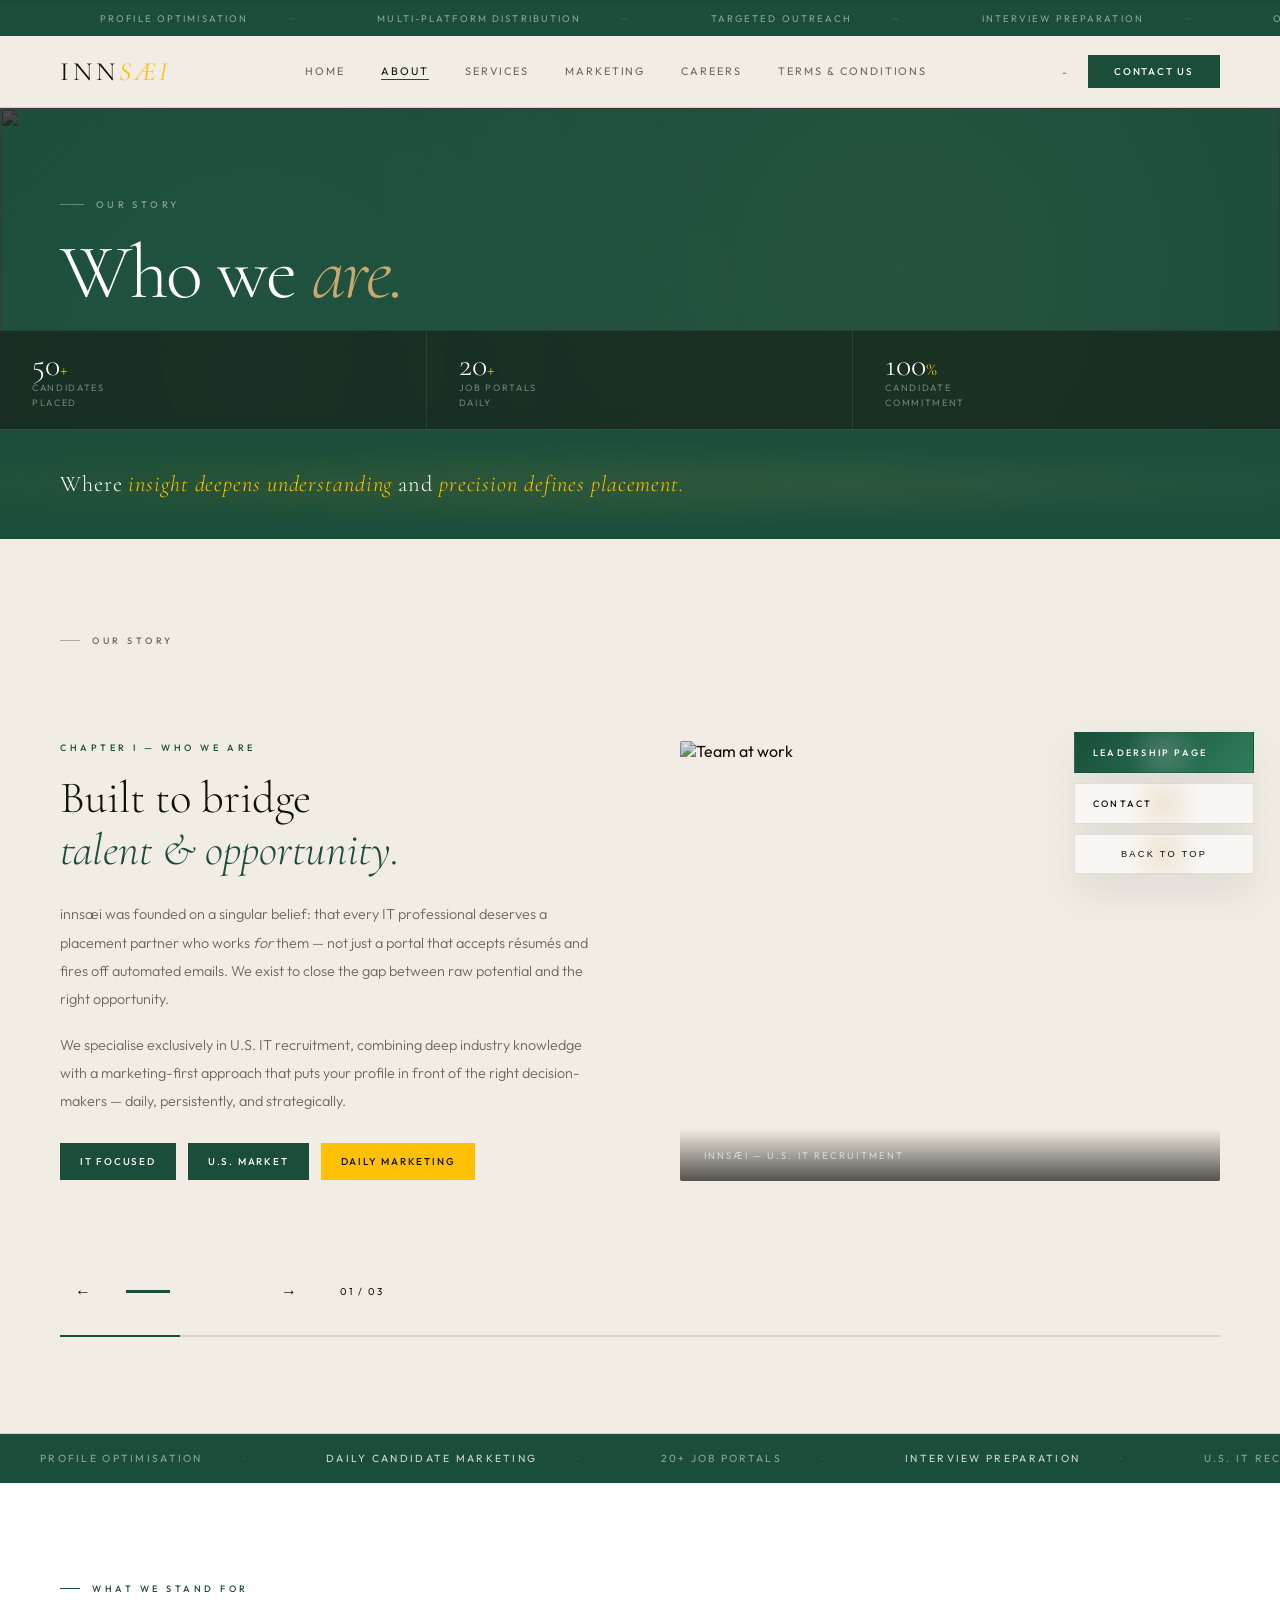
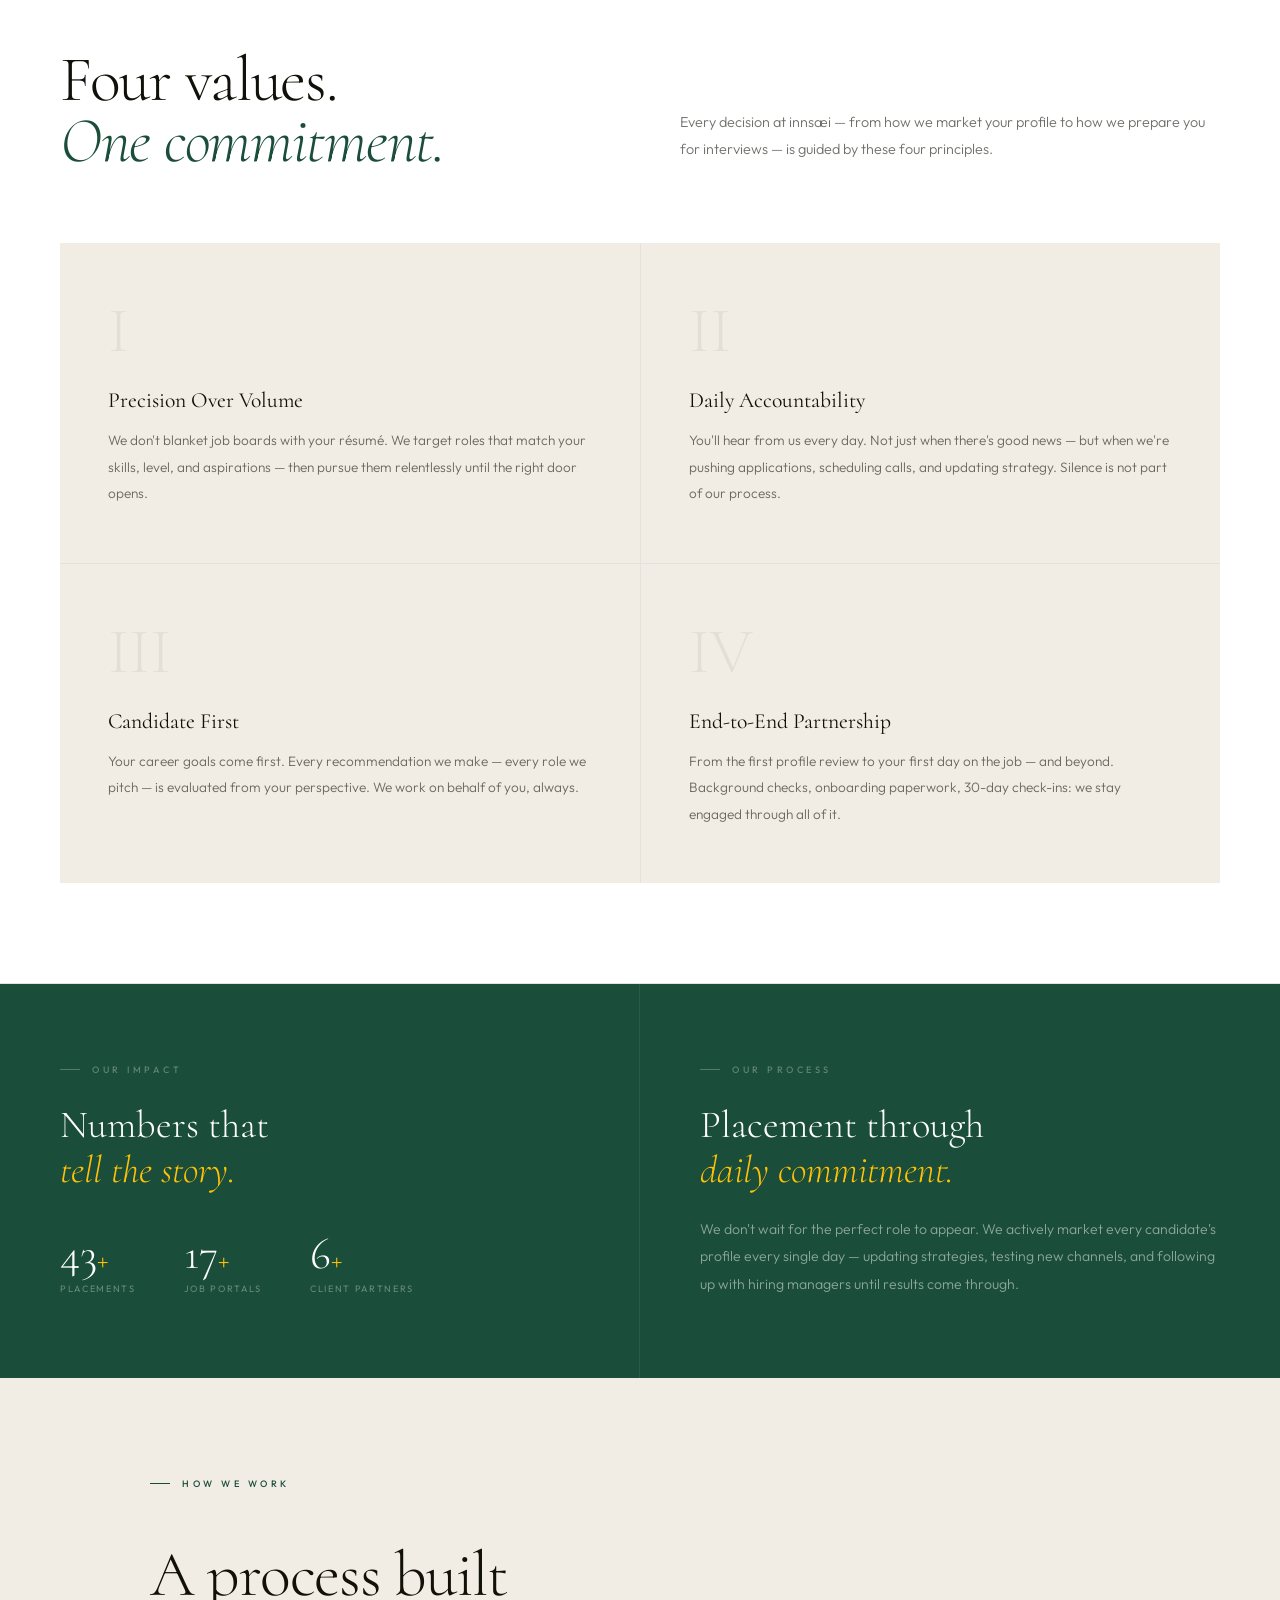
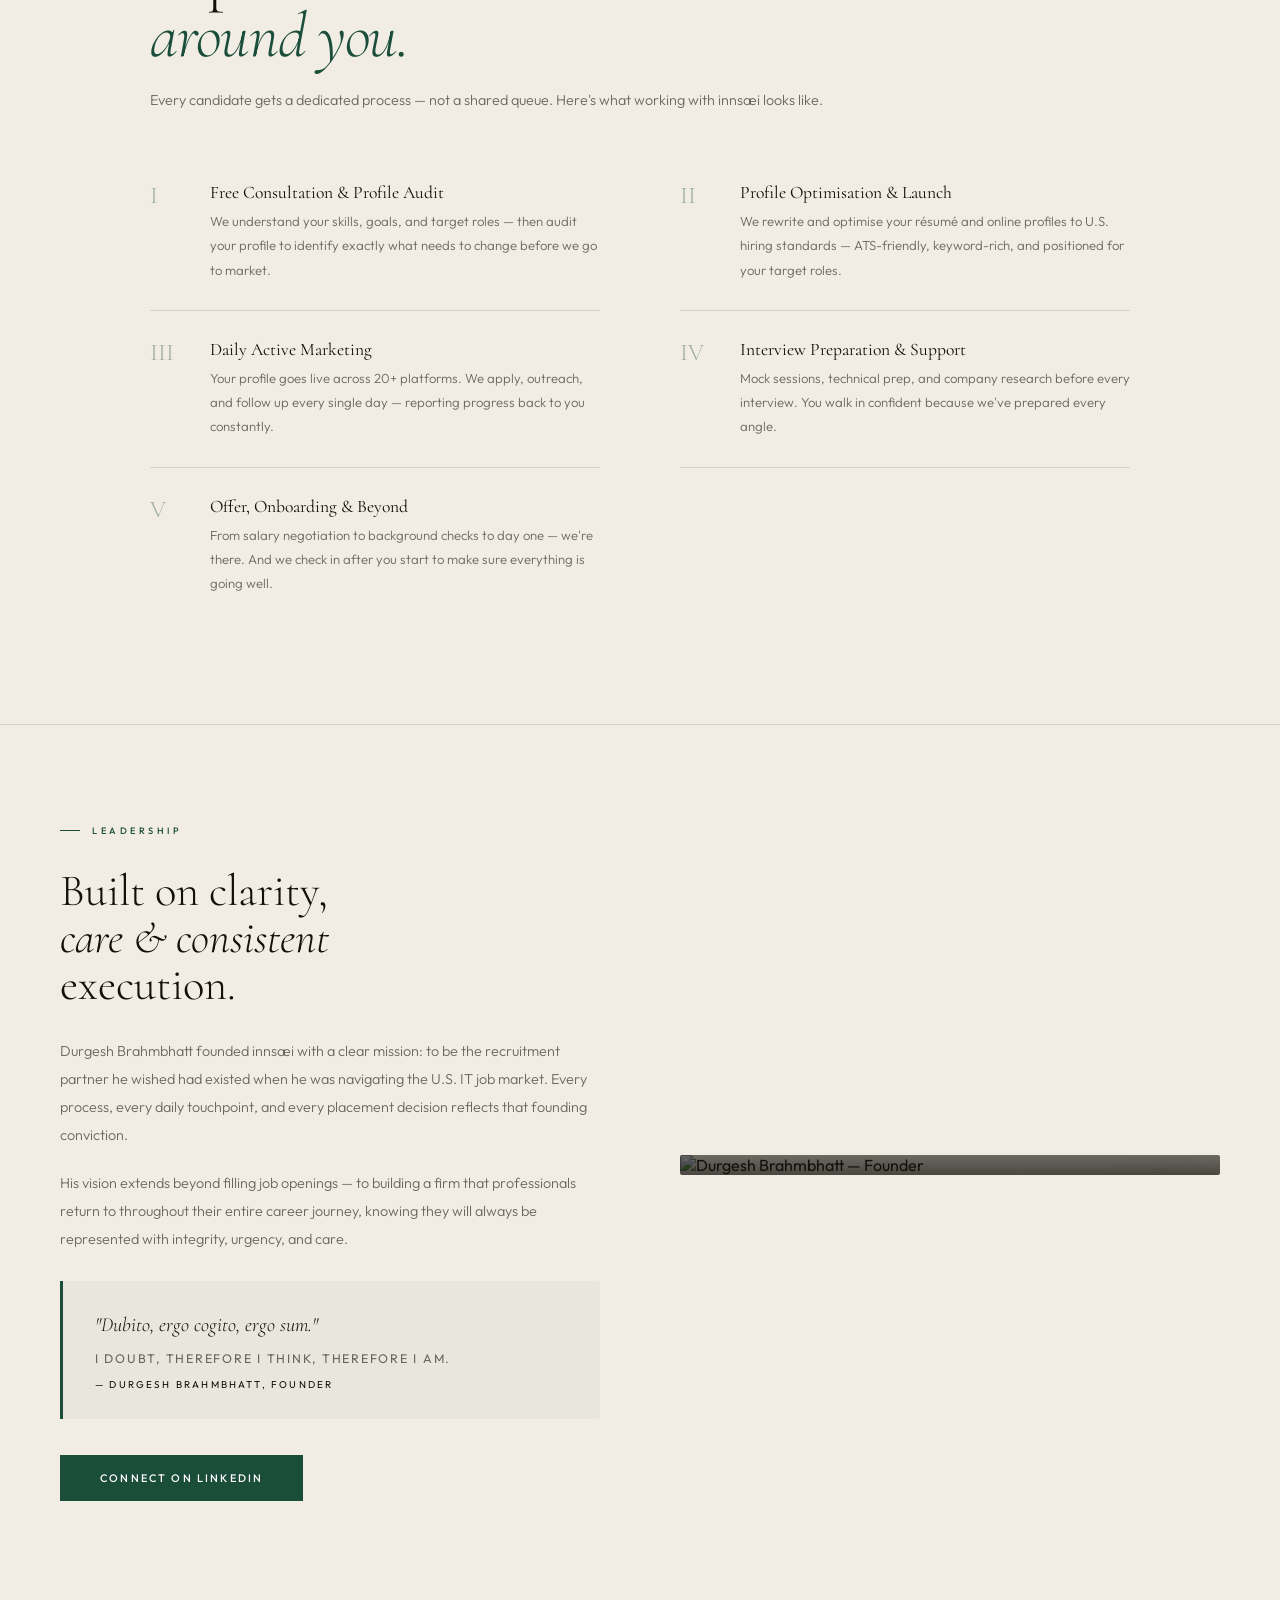
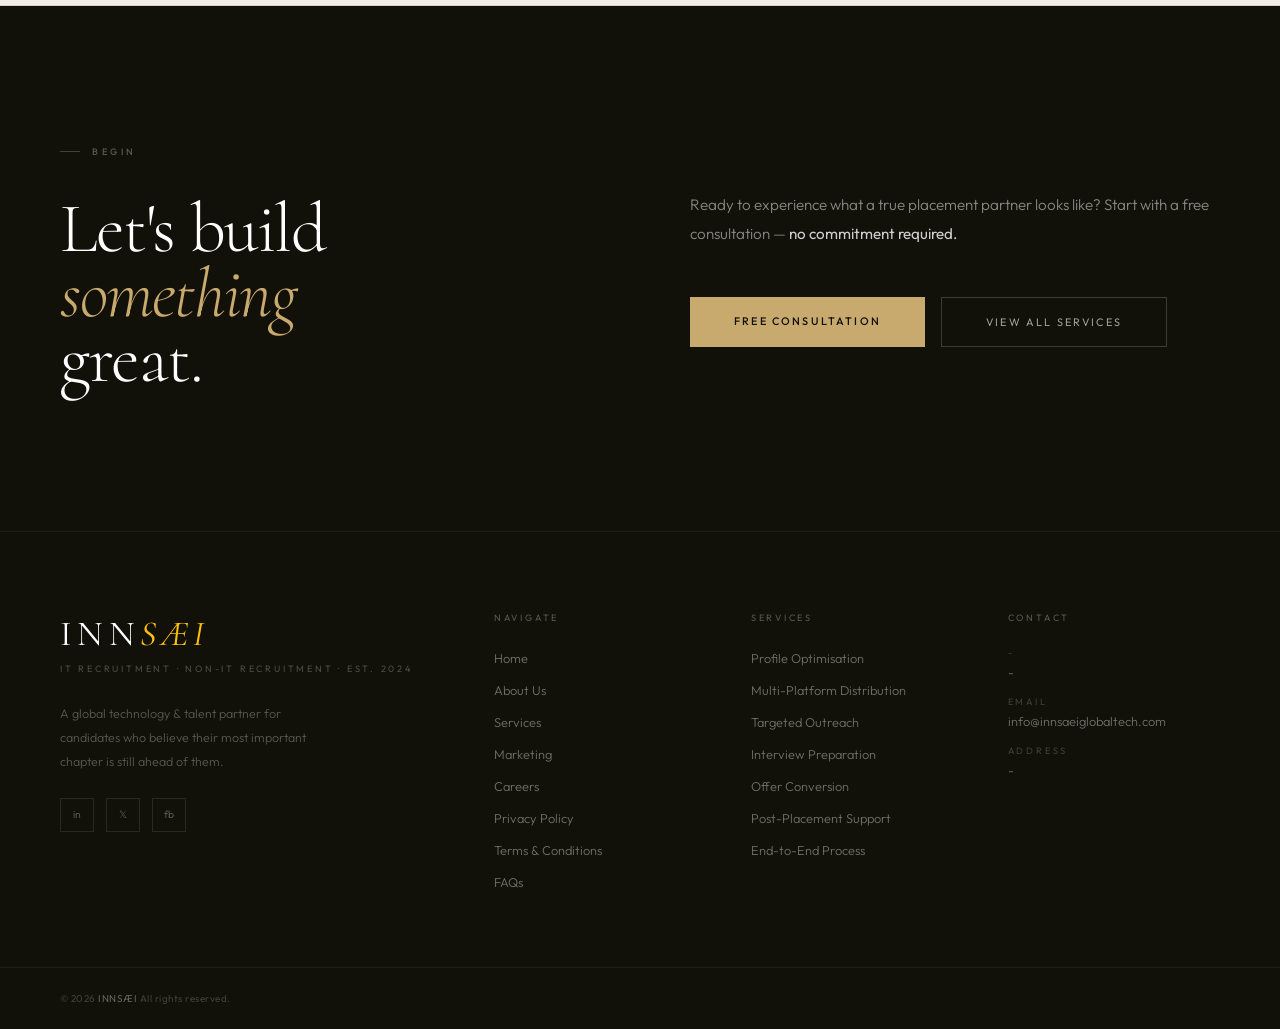
==== commit 7bc8e10c: "Add files via upload" ====
--- a/about.html
+++ b/about.html
@@ -220,58 +220,8 @@
 </style>
 </head>
 <body>
-
-<div id="preloader">
-  <div class="pre-logo">INN<em>SÆI</em></div>
+<script src="components.js"></script>
 </div>
-
-<!-- RIBBON -->
-<div id="ribbon">
-  <div class="ribbon-ticker">
-    <span class="ribbon-item">Profile Optimisation</span>
-    <span class="ribbon-item">Multi-Platform Distribution</span>
-    <span class="ribbon-item">Targeted Outreach</span>
-    <span class="ribbon-item">Interview Preparation</span>
-    <span class="ribbon-item">Offer Conversion</span>
-    <span class="ribbon-item">Post-Placement Support</span>
-    <span class="ribbon-item">Profile Optimisation</span>
-    <span class="ribbon-item">Multi-Platform Distribution</span>
-    <span class="ribbon-item">Targeted Outreach</span>
-    <span class="ribbon-item">Interview Preparation</span>
-    <span class="ribbon-item">Post-Placement Support</span>
-  </div>
-  <div class="ribbon-right">Continuous Process — <span>Outcome Driven</span></div>
-</div>
-
-<!-- NAV -->
-<nav id="nav">
-  <a href="index.html" class="nav-logo">INN<em>SÆI</em></a>
-  <div class="nav-center">
-    <a href="index.html">Home</a>
-    <a href="about.html" class="active">About</a>
-    <a href="services.html">Services</a>
-    <a href="marketing.html">Marketing</a>
-    <a href="careers.html">Careers</a>
-  </div>
-  <div class="nav-right">
-    <span class="nav-tel">-</span>
-    <a href="contact.html" class="btn-nav">Contact Us</a>
-    <button class="hamburger" id="hamburger" aria-label="Toggle navigation" aria-expanded="false">
-      <span></span><span></span><span></span>
-    </button>
-  </div>
-</nav>
-<!-- MOBILE MENU -->
-<div class="mobile-menu" id="mobileMenu" aria-hidden="true">
-  <a href="index.html">Home</a>
-  <a href="about.html" class="active">About</a>
-  <a href="services.html">Services</a>
-  <a href="marketing.html">Marketing</a>
-  <a href="careers.html">Careers</a>
-  <a href="contact.html" class="mobile-menu-cta">Contact Us</a>
-</div>
-<div class="mobile-overlay" id="mobileOverlay"></div>
-
 <!-- INNER HERO -->
 <div class="inner-hero" id="aboutHero" style="position:relative;overflow:hidden;">
   <img src="https://images.unsplash.com/photo-1521737604893-d14cc237f11d?w=1600&q=70&fit=crop&auto=format"
@@ -581,57 +531,6 @@
   </div>
 </section>
 
-<!-- FOOTER -->
-<footer>
-  <div class="ft-main">
-    <div>
-      <span class="ft-brand-logo">INN<em>SÆI</em></span>
-      <span class="ft-brand-sub">IT Recruitment · Non-IT Recruitment · Est. 2024</span>
-      <p class="ft-brand-copy">A global technology &amp; talent partner for candidates who believe their most important chapter is still ahead of them.</p>
-    </div>
-    <div>
-      <span class="ft-col-h">Navigate</span>
-      <ul class="ft-list">
-        <li><a href="index.html">Home</a></li>
-        <li><a href="about.html">About Us</a></li>
-        <li><a href="services.html">Services</a></li>
-        <li><a href="marketing.html">Marketing</a></li>
-        <li><a href="careers.html">Careers</a></li>
-      </ul>
-    </div>
-    <div>
-      <span class="ft-col-h">Services</span>
-      <ul class="ft-list">
-        <li><a href="marketing.html">Profile Optimisation</a></li>
-        <li><a href="marketing.html">Multi-Platform Distribution</a></li>
-        <li><a href="marketing.html">Targeted Outreach</a></li>
-        <li><a href="services.html">Interview Preparation</a></li>
-        <li><a href="services.html">Offer Conversion</a></li>
-        <li><a href="services.html">Post-Placement Support</a></li>
-        <li><a href="services.html">End-to-End Process</a></li>
-      </ul>
-    </div>
-    <div class="ft-contact">
-      <span class="ft-col-h">Contact</span>
-      <strong>-</strong>
-      <a href="tel:">-</a>
-      <strong style="margin-top:16px;">Email</strong>
-      <a href="/cdn-cgi/l/email-protection#355140475250465d5754475a410502755258545c591b565a58"><span class="__cf_email__" data-cfemail="741001061311071c1615061b004443341319151d185a171b19">[email&#160;protected]</span></a>
-      <strong style="margin-top:16px;">LinkedIn</strong>
-      <a href="https://www.linkedin.com/in/durgesh-brahmbhatt-02989025a" target="_blank">Durgesh Brahmbhatt</a>
-    </div>
-  </div>
-  <div class="ft-base">
-    <p class="ft-copy-text">© <span id="year"></span> <em>INNSÆI</em> All rights reserved.</p>
-    <script data-cfasync="false" src="/cdn-cgi/scripts/5c5dd728/cloudflare-static/email-decode.min.js"></script><script>document.getElementById("year").textContent = new Date().getFullYear();</script>
-    <div class="ft-social">
-      <a href="https://www.linkedin.com/in/durgesh-brahmbhatt-02989025a?utm_source=share_via&utm_content=profile&utm_medium=member_android" target="_blank" class="ft-soc" title="LinkedIn">in</a>
-      <a href="#" class="ft-soc">𝕏</a>
-      <a href="#" class="ft-soc">fb</a>
-    </div>
-  </div>
-</footer>
-
 <script src="site.js"></script>
 <script>
 /* ── FOUNDER SLIDER ─────────────────────────────── */
